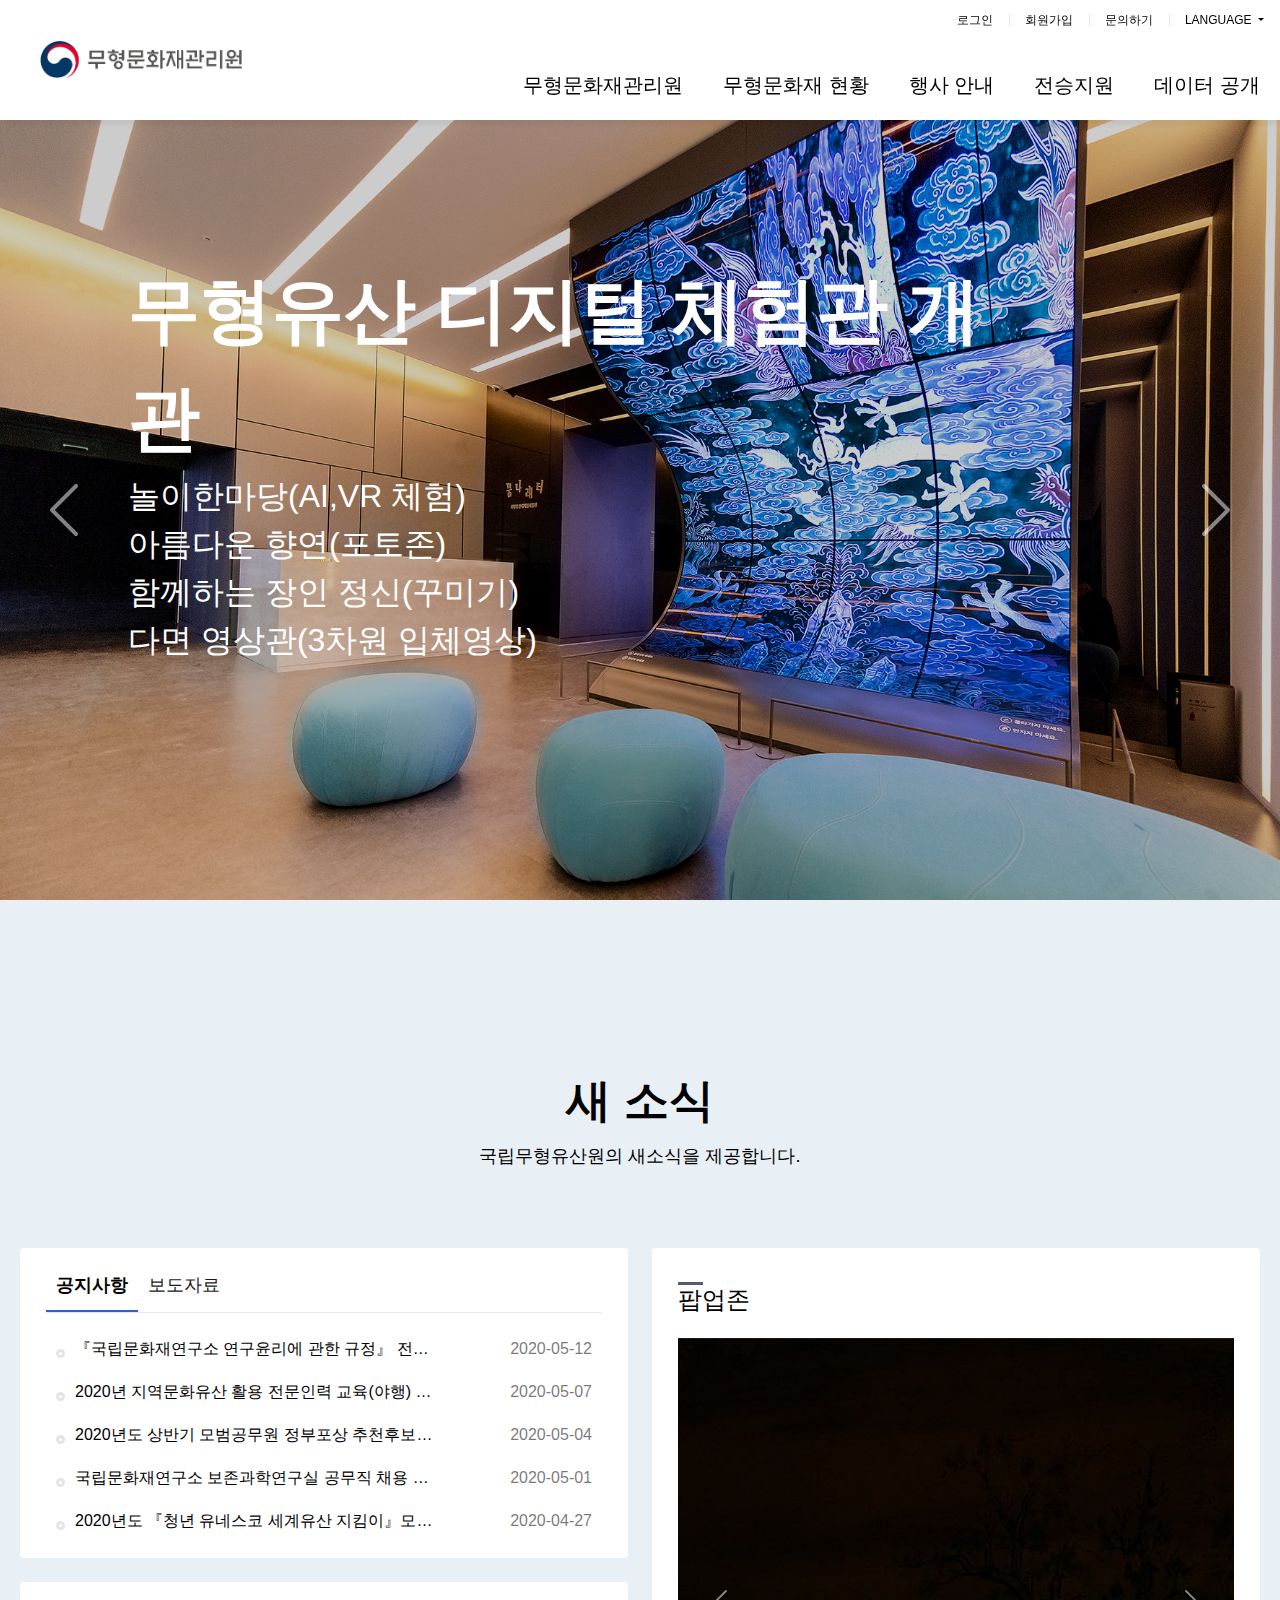
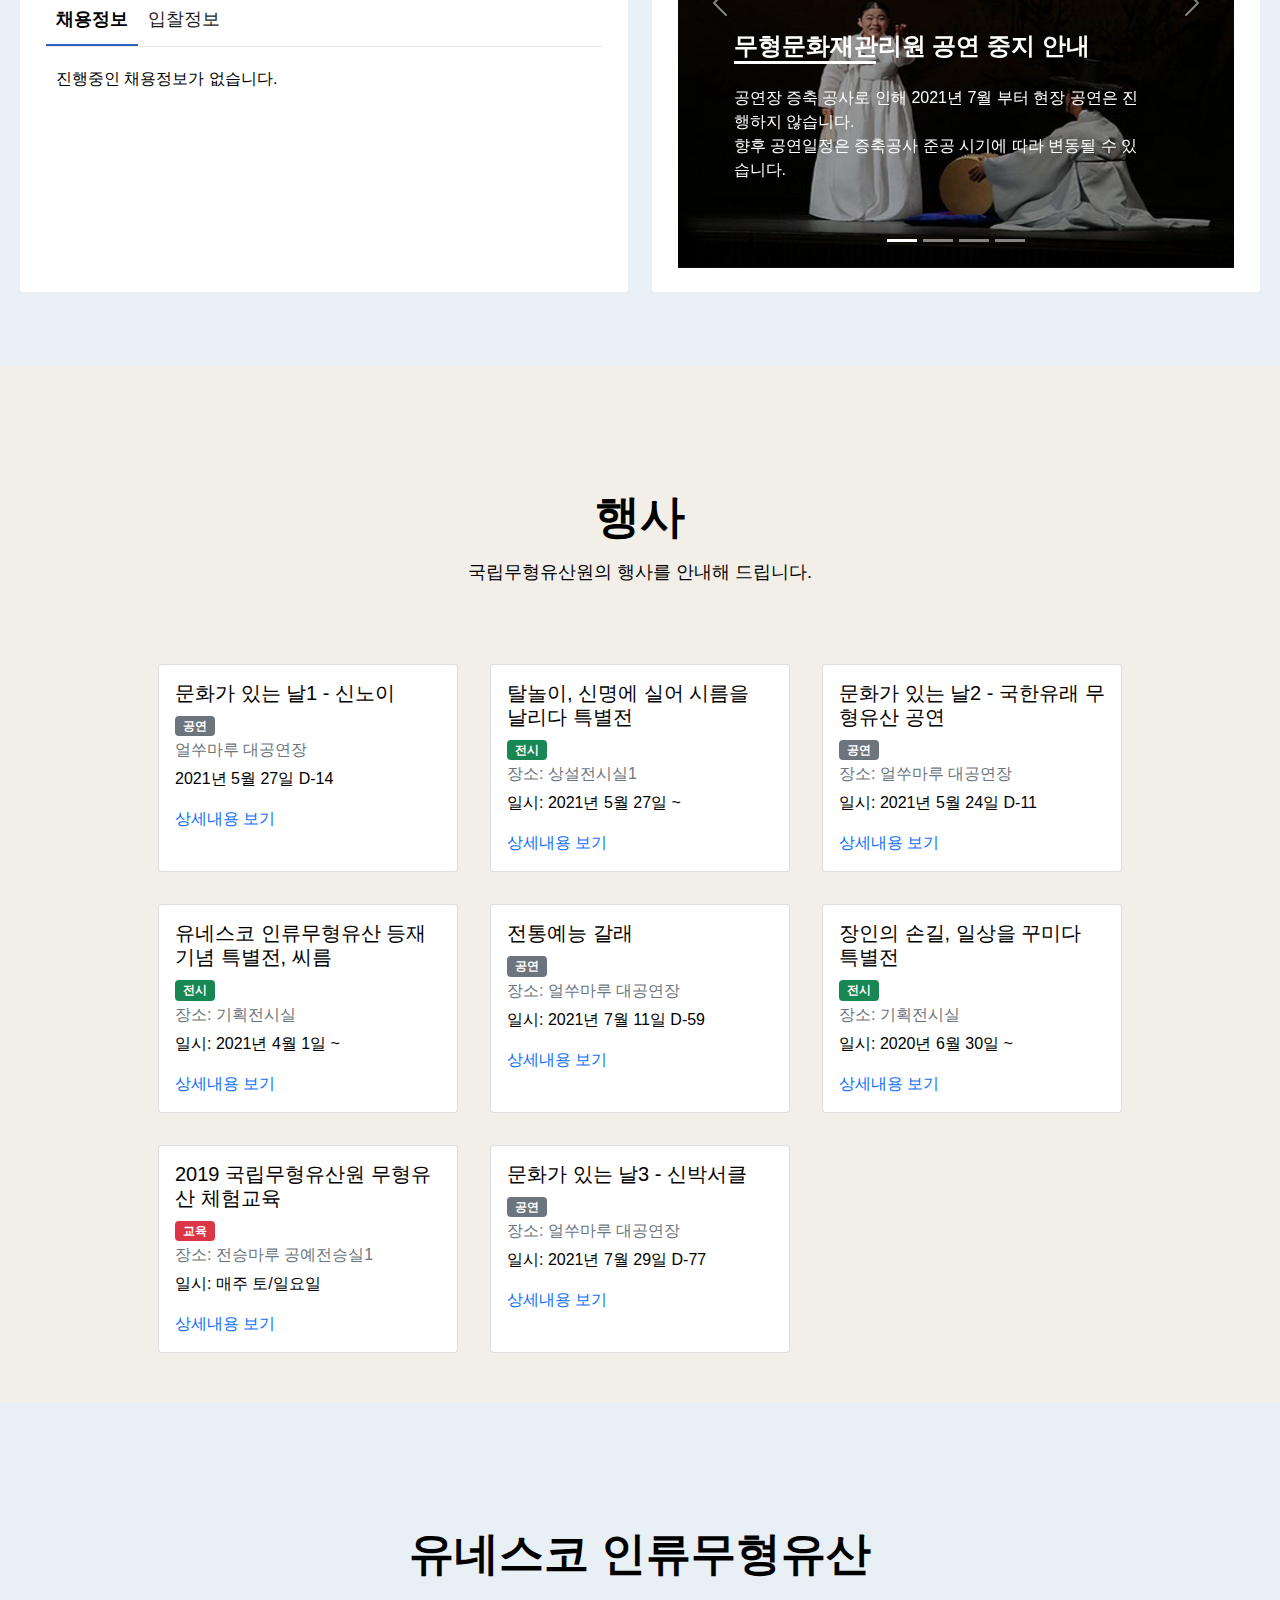
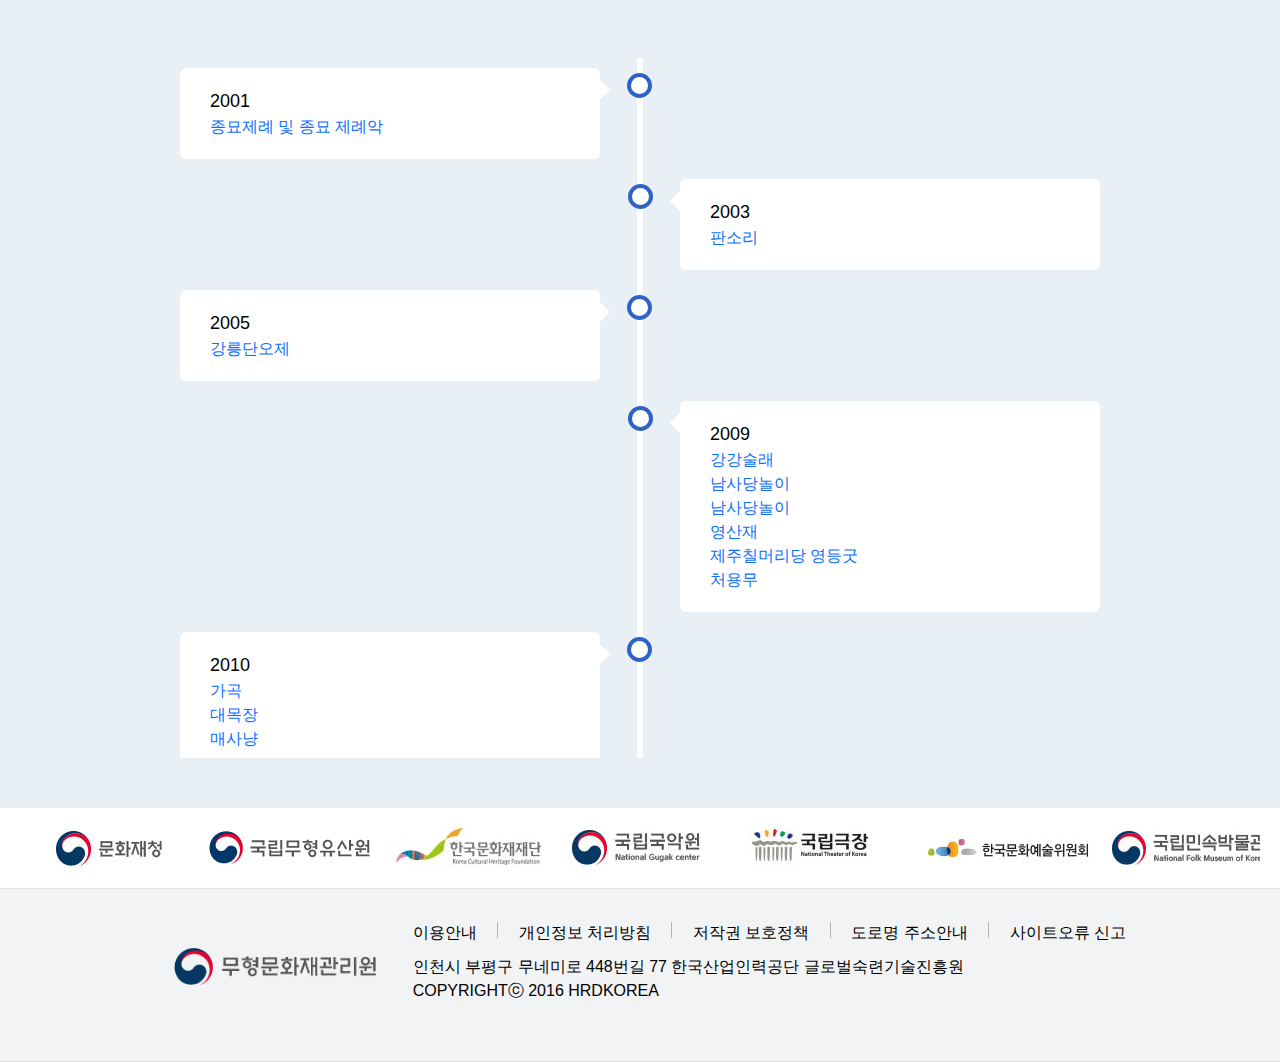
==== index.html @ 1884fb2d "A-Module" ====
<!DOCTYPE html>
<html lang="en">
    <head>
        <meta charset="UTF-8">
        <meta http-equiv="X-UA-Compatible" content="IE=edge">
        <meta name="viewport" content="width=device-width, initial-scale=1.0">
        <link href="/resource/assets/font-awesome/fontawesome-free-5.13.0-web/css/all.css" rel="stylesheet">
        <link href="/resource/assets/bootstrap/bootstrap-5.1.3-dist/css/bootstrap.min.css" rel="stylesheet">
        <link href="/resource/css/style.css" rel="stylesheet">
        <script src="/resource/assets/bootstrap/bootstrap-5.1.3-dist/js/bootstrap.bundle.min.js"></script>
        <title>무형문화재관리원 누리집에 오신 것을 환영합니다. | 무형문화재관리원</title>
    </head>
    <body>
        <!-- 헤더 영역 -->
        <header id="header">
            <div class="inner">
                <a href="/" class="logo">
                    <img
                        src="./resource/img/logo/무형문화재관리원_국_좌우.png"
                        alt="무형문화재관리원 로고"
                        title="메인으로 이동">
                </a>
                <div class="menu-container">
                    <!-- 유틸리티 메뉴 -->
                    <div class="sub-menu">
                        <ul class="menu">
                            <li>
                                <a href="/signin">로그인</a>
                            </li>
                            <li>
                                <a href="javascript:void(0);">회원가입</a>
                            </li>
                            <li>
                                <a href="javascript:void(0);">문의하기</a>
                            </li>
                            <li>
                                <!-- 언어 선택 -->
                                <div class="dropdown">
                                    <a
                                        class="dropdown-toggle"
                                        href="javascript:void(0);"
                                        role="button"
                                        id="dropdownMenuLink"
                                        data-bs-toggle="dropdown"
                                        aria-expanded="false">
                                        LANGUAGE
                                    </a>

                                    <ul class="dropdown-menu" aria-labelledby="dropdownMenuLink">
                                        <li>
                                            <a class="dropdown-item" href="javascript:void(0);">한국어</a>
                                        </li>
                                        <li>
                                            <a class="dropdown-item" href="javascript:void(0);">English</a>
                                        </li>
                                        <li>
                                            <a class="dropdown-item" href="javascript:void(0);">中文(简体)</a>
                                        </li>
                                        <li>
                                            <a class="dropdown-item" href="javascript:void(0);">日本語</a>
                                        </li>
                                    </ul>
                                </div>
                            </li>
                        </ul>
                    </div>
                    <ul class="main-menu">
                        <li class="item">
                            <div class="item__name"><a href="javascript:void(0);">무형문화재관리원</a></div>
                            <div class="item__contents">
                                <div class="contents__menu">
                                    <ul class="inner">
                                        <li>
                                            <a href="javascript:void(0);">소개</a>
                                        </li>
                                        <li>
                                            <a href="javascript:void(0);">일반현황</a>
                                            <ul>
                                                <li><a href="javascript:void(0);">설립목적</a></li>
                                                <li><a href="javascript:void(0);">연혁</a></li>
                                                <li><a href="javascript:void(0);">역할</a></li>
                                            </ul>
                                        </li>
                                        <li>
                                            <a href="javascript:void(0);">주요업무계획</a>
                                        </li>
                                        <li>
                                            <a href="javascript:void(0);">조직 및 구성</a>
                                        </li>
                                        <li>
                                            <a href="javascript:void(0);">전화번호</a>
                                        </li>
                                    </ul>
                                </div>
                            </div>
                        </li>
                        <li class="item">
                            <div class="item__name"><a href="/sub1.html">무형문화재 현황</a></div>
                            <div class="item__contents">
                                <div class="contents__menu">
                                    <ul class="inner">
                                        <li>
                                            <a href="/sub1.html">무형문화재 현황</a>
                                            <ul>
                                                <li><a href="/sub1.html">전체 현황</a></li>
                                                <li><a href="javacript:void(0);">전통 공연·예술</a></li>
                                                <li><a href="javacript:void(0);">전통기술</a></li>
                                                <li><a href="javacript:void(0);">전통지식</a></li>
                                                <li><a href="javacript:void(0);">구전 전통 및 표현</a></li>
                                                <li><a href="javacript:void(0);">전통 생활관습</a></li>
                                                <li><a href="javacript:void(0);">의례·의식</a></li>
                                                <li><a href="javacript:void(0);">전통 놀이·무예</a></li>
                                            </ul>
                                        </li>
                                    </ul>
                                </div>
                            </div>
                        </li>
                        <li class="item">
                            <div class="item__name"><a href="/sub2.html">행사 안내</a></div>
                            <div class="item__contents">
                                <div class="contents__menu">
                                    <ul class="inner">
                                        <li>
                                            <a href="/sub2.html">공연</a>
                                            <ul>
                                                <li><a href="/sub2.html">월간 공연 일정</a></li>
                                                <li><a href="javacript:void(0);">년간 공연 일정</a></li>
                                            </ul>
                                        </li>
                                        <li>
                                            <a href="javacript:void(0);">전시</a>
                                            <ul>
                                                <li><a href="javacript:void(0);">관람 안내</a></li>
                                                <li><a href="javacript:void(0);">전시실</a></li>
                                                <li><a href="javacript:void(0);">디지털 체험관</a></li>
                                                <li><a href="javacript:void(0);">기획 전시실</a></li>
                                            </ul>
                                        </li>
                                        <li>
                                            <a href="javacript:void(0);">교육</a>
                                            <ul>
                                                <li><a href="javacript:void(0);">전문 교육</a></li>
                                                <li><a href="javacript:void(0);">사회 교육</a></li>
                                                <li><a href="javacript:void(0);">연간 교육일정</a></li>
                                            </ul>
                                        </li>
                                    </ul>
                                </div>
                            </div>
                        </li>
                        <li class="item">
                            <div class="item__name"><a href="javacript:void(0);">전승지원</a></div>
                            <div class="item__contents">
                                <div class="contents__menu">
                                    <ul class="inner">
                                        <li>
                                            <a href="javacript:void(0);">공방</a>
                                        </li>
                                        <li>
                                            <a href="javacript:void(0);">공예품 갤러리</a>
                                        </li>
                                        <li>
                                            <a href="javacript:void(0);">전수교육관 현황</a>
                                        </li>
                                    </ul>
                                </div>
                            </div>
                        </li>
                        <li class="item">
                            <div class="item__name"><a href="javacript:void(0);">데이터 공개</a></div>
                            <div class="item__contents">
                                <div class="contents__menu">
                                    <ul class="inner">
                                        <li>
                                            <a href="javacript:void(0);">무형문화재 현황</a>
                                        </li>
                                        <li>
                                            <a href="javacript:void(0);">월간/년간 공연현황</a>
                                        </li>
                                        <li>
                                            <a href="javacript:void(0);">공방/공예품/전수교육관 사진 자료</a>
                                        </li>
                                    </ul>
                                </div>
                            </div>
                        </li>
                    </ul>
                </div>
                <input type="checkbox" id="drawer-toggle" name="drawer-toggle"/>
                <label for="drawer-toggle" class="drawer-label"></label>
            </div>
        </header>
        <!-- 메인 영역 -->
        <div id="main">
            <!-- 비주얼 영역 -->
            <section id="visual">
                <div
                    id="carouselExampleFade"
                    class="carousel slide carousel-fade"
                    data-bs-ride="carousel">
                    <div class="carousel-inner">
                        <div class="carousel-item active" data-bs-interval="2000">
                            <img
                                src="./resource/img/visual/02.01.무형유산 디지털 체험관.jpg"
                                class="d-block w-100"
                                alt="무형유산 디지털 체험관 개관"
                                title="무형유산 디지털 체험관 개관">
                            <div class="carousel-caption d-none d-md-block">
                                <span>무형유산 디지털 체험관 개관</span>
                                <p>놀이한마당(AI,VR 체험)<br>아름다운 향연(포토존)<br>함께하는 장인 정신(꾸미기)<br>다면 영상관(3차원 입체영상)</p>
                            </div>
                        </div>
                        <div class="carousel-item" data-bs-interval="2000">
                            <img
                                src="./resource/img/visual/02.02.씨름.jpg"
                                class="d-block w-100"
                                alt="씨름, 분단을 넘어 세계를 잇다!"
                                title="씨름, 분단을 넘어 세계를 잇다!">
                            <div class="carousel-caption d-none d-md-block">
                                <span>씨름, 분단을 넘어 세계를 잇다!</span>
                                <p>유네스코 인류무형유산 등재 기념 특별전</p>
                            </div>
                        </div>
                        <div class="carousel-item" data-bs-interval="2000">
                            <img
                                src="./resource/img/visual/02.01.무형유산 디지털 체험관.jpg"
                                class="d-block w-100"
                                alt="무형유산 유튜브 영상 공모전"
                                title="무형유산 유튜브 영상 공모전">
                            <div class="carousel-caption d-none d-md-block">
                                <span>무형유산 유튜브 영상 공모전</span>
                                <p>본선 진출작 발표<br>본선 작품 상영 및 시상식 : 4월 30일(일) 무형문화재관리원</p>
                            </div>
                        </div>
                    </div>
                    <button
                        class="carousel-control-prev"
                        type="button"
                        data-bs-target="#carouselExampleFade"
                        data-bs-slide="prev">
                        <span class="carousel-control-prev-icon" aria-hidden="true"></span>
                        <span class="visually-hidden">Previous</span>
                    </button>
                    <button
                        class="carousel-control-next"
                        type="button"
                        data-bs-target="#carouselExampleFade"
                        data-bs-slide="next">
                        <span class="carousel-control-next-icon" aria-hidden="true"></span>
                        <span class="visually-hidden">Next</span>
                    </button>
                </div>
            </section>
            <!-- 새 소식 영역 (팝업 포함) -->
            <section id="news">
                <div class="inner">
                    <div class="content-title">
                        <h3>새 소식</h3>
                        <p>국립무형유산원의 새소식을 제공합니다.</p>
                    </div>
                    <div class="layout">
                        <div>
                            <div class="news-box">
                                <ul class="select-list">
                                    <!-- 새 소식 영역 - 공지사항 -->
                                    <li class="select">
                                        <input type="radio" name="select-tab" id="notice" checked>
                                        <label for="notice">공지사항</label>
                                        <div class="select__contents">
                                            <ul class="contents__list">
                                                <li>
                                                    <a href="javascript:void(0);">
                                                        <span class="text">『국립문화재연구소 연구윤리에 관한 규정』 전부개정(안) 행정예고</span>
                                                        <span class="date">2020-05-12</span>
                                                    </a>
                                                </li>
                                                <li>
                                                    <a href="javascript:void(0);">
                                                        <span class="text">2020년 지역문화유산 활용 전문인력 교육(야행) 안내</span>
                                                        <span class="date">2020-05-07</span>
                                                    </a>
                                                </li>
                                                <li>
                                                    <a href="javascript:void(0);">
                                                        <span class="text">2020년도 상반기 모범공무원 정부포상 추천후보자 공개검증 안내</span>
                                                        <span class="date">2020-05-04</span>
                                                    </a>
                                                </li>
                                                <li>
                                                    <a href="javascript:void(0);">
                                                        <span class="text">국립문화재연구소 보존과학연구실 공무직 채용 공고</span>
                                                        <span class="date">2020-05-01</span>
                                                    </a>
                                                </li>
                                                <li>
                                                    <a href="javascript:void(0);">
                                                        <span class="text">2020년도 『청년 유네스코 세계유산 지킴이』모집 안내</span>
                                                        <span class="date">2020-04-27</span>
                                                    </a>
                                                </li>
                                            </ul>
                                        </div>
                                    </li>
                                    <!-- 새 소식 영역 - 보도자료 -->
                                    <li class="select">
                                        <input type="radio" name="select-tab" id="report">
                                        <label for="report">보도자료</label>
                                        <div class="select__contents">
                                            <ul class="contents__list">
                                                <li>
                                                    <a href="javascript:void(0);">
                                                        <span class="text">국립무형유산원, 제2 상설전시실 재개관과 무형유산 디지털 체험관 개관</span>
                                                        <span class="date">2020-05-06</span>
                                                    </a>
                                                </li>
                                                <li>
                                                    <a href="javascript:void(0);">
                                                        <span class="text">문화재청 소관 실내관람시설 6일(수)부터 재개관</span>
                                                        <span class="date">2020-05-01</span>
                                                    </a>
                                                </li>
                                                <li>
                                                    <a href="javascript:void(0);">
                                                        <span class="text">‘씨름’특집 다큐멘터리, 제53회 휴스턴 국제영화제 금상 수상</span>
                                                        <span class="date">2020-04-28</span>
                                                    </a>
                                                </li>
                                                <li>
                                                    <a href="javascript:void(0);">
                                                        <span class="text">국립고궁박물관·궁능 실내 관람시설 등 휴관 추가 연장</span>
                                                        <span class="date">2020-04-23</span>
                                                    </a>
                                                </li>
                                                <li>
                                                    <a href="javascript:void(0);">
                                                        <span class="text">문화재청, 궁중문화축전ㆍ종묘대제 하반기 개최</span>
                                                        <span class="date">2020-04-13</span>
                                                    </a>
                                                </li>
                                            </ul>
                                        </div>
                                    </li>
                                </ul>
                            </div>
                            <div class="news-box">
                                <ul class="select-list">
                                    <!-- 새 소식 영역 - 채용정보 -->
                                    <li class="select">
                                        <input type="radio" name="select-tab2" id="job" checked>
                                        <label for="job">채용정보</label>
                                        <div class="select__contents">
                                            <ul class="contents__list">
                                                <li>
                                                    진행중인 채용정보가 없습니다.
                                                </li>
                                            </ul>
                                        </div>
                                    </li>
                                    <!-- 새 소식 영역 - 입찰정보 -->
                                    <li class="select">
                                        <input type="radio" name="select-tab2" id="bid">
                                        <label for="bid">입찰정보</label>
                                        <div class="select__contents">
                                            <ul class="contents__list">
                                                <li>
                                                    <a href="javascript:void(0);">
                                                        <span class="text">
                                                            <span class="badge bg-primary">용역</span>
                                                            전통무용 분야 종목의 국가무형문화재 지정을 위한 기초조사 연구용역
                                                        </span>
                                                        <span class="date">2020-05-01</span>
                                                    </a>
                                                </li>
                                                <li>
                                                    <a href="javascript:void(0);">
                                                        <span class="text">
                                                            <span class="badge bg-primary">물품구매</span>
                                                            무형문화재관리원 전산실 스토리지 용량 증설 관련 물품구매
                                                        </span>
                                                        <span class="date">2020-04-30</span>
                                                    </a>
                                                </li>
                                                <li>
                                                    <a href="javascript:void(0);">
                                                        <span class="text">
                                                            <span class="badge bg-primary">공사</span>
                                                            무형문화재관리원 주차장 증측 공사
                                                        </span>
                                                        <span class="date">2020-04-21</span>
                                                    </a>
                                                </li>
                                                <li>
                                                    <a href="javascript:void(0);">
                                                        
                                                        <span class="text">
                                                            <span class="badge bg-primary">용역</span>
                                                            2020년 전수교육관 활성화 사업 모니터링 용역
                                                        </span>
                                                        <span class="date">2020-04-20</span>
                                                    </a>
                                                </li>
                                                <li>
                                                    <a href="javascript:void(0);">
                                                        
                                                        <span class="text">
                                                            <span class="badge bg-primary">용역</span>
                                                            세계유산 영향평가 도입방안 연구
                                                        </span>
                                                        <span class="date">2020-04-27</span>
                                                    </a>
                                                </li>
                                            </ul>
                                        </div>
                                    </li>
                                </ul>
                            </div>
                        </div>
                        <!-- 팝업 영역 -->
                        <div class="popup">
                            <div class="popup-title">팝업존</div>
                            <div id="carouselExampleIndicators" class="carousel slide" data-bs-ride="carousel">
                                <div class="carousel-indicators">
                                  <button type="button" data-bs-target="#carouselExampleIndicators" data-bs-slide-to="0" class="active" aria-current="true" aria-label="Slide 1"></button>
                                  <button type="button" data-bs-target="#carouselExampleIndicators" data-bs-slide-to="1" aria-label="Slide 2"></button>
                                  <button type="button" data-bs-target="#carouselExampleIndicators" data-bs-slide-to="2" aria-label="Slide 3"></button>
                                  <button type="button" data-bs-target="#carouselExampleIndicators" data-bs-slide-to="3" aria-label="Slide 4"></button>
                                </div>
                                <div class="carousel-inner" data-bs-interval="2000">
                                  <div class="carousel-item active">
                                    <div class="carousel-caption slide slide1">
                                        <span>무형문화재관리원 공연 중지 안내</span>
                                        <p>
                                            공연장 증축 공사로 인해 2021년 7월 부터 현장 공연은 진행하지 않습니다.<br>
                                            향후 공연일정은 증축공사 준공 시기에 따라 변동될 수 있습니다.
                                        </p>
                                    </div>
                                    <img src="/resource/img/popup/popup01.jpg" class="d-block w-100" alt="무형문화재관리원 공연 중지 안내" title="무형문화재관리원 공연 중지 안내">
                                  </div>
                                  <div class="carousel-item" data-bs-interval="2000">
                                    <div class="carousel-caption slide">
                                        <p>
                                            국민의 기대 그이상!<br>
                                            적극행정 울림<br>
                                            인사혁신처
                                        </p>
                                    </div>
                                    <img src="/resource/img/popup/popup02.jpg" class="d-block w-100">
                                  </div>
                                  <div class="carousel-item" data-bs-interval="2000">
                                    <div class="carousel-caption slide">
                                        <p>
                                            내 삶을 바꾸는 정책참여<br>
                                            정책참여플랫폼<br>
                                            국민생각함<br>
                                            국민권익위원회
                                        </p>
                                    </div>
                                    <img src="/resource/img/popup/popup03.jpg" class="d-block w-100">
                                  </div>
                                  <div class="carousel-item" data-bs-interval="2000">
                                    <div class="carousel-caption slide">
                                        <p>
                                            문화재를 지키는 또 하나의방법<br>
                                            문화재 훼손신소: 1661-9112<br>
                                            도난ㆍ도굴신고: 080-290-8000
                                        </p>
                                    </div>
                                    <img src="/resource/img/popup/popup04.jpg" class="d-block w-100">
                                  </div>
                                </div>
                                <button class="carousel-control-prev" type="button" data-bs-target="#carouselExampleIndicators" data-bs-slide="prev">
                                  <span class="carousel-control-prev-icon" aria-hidden="true"></span>
                                  <span class="visually-hidden">Previous</span>
                                </button>
                                <button class="carousel-control-next" type="button" data-bs-target="#carouselExampleIndicators" data-bs-slide="next">
                                  <span class="carousel-control-next-icon" aria-hidden="true"></span>
                                  <span class="visually-hidden">Next</span>
                                </button>
                            </div>
                        </div>
                    </div>
                </div>
            </section>
            <!-- 행사 영역 -->
            <section id="event">
                <div class="inner">
                    <div class="content-title">
                        <h3>행사</h3>
                        <p>국립무형유산원의 행사를 안내해 드립니다.</p>
                    </div>
                    <div class="layout">
                        <div class="card">
                            <div class="card-body">
                              <h5 class="card-title">문화가 있는 날1 - 신노이</h5>
                              <span class="badge bg-secondary mb-2">공연</span>
                              <h6 class="card-subtitle mb-2 text-muted">얼쑤마루 대공연장</h6>
                              <p class="card-text">2021년 5월 27일 D-14</p>
                              <a href="javascript:void(0);" class="card-link">상세내용 보기</a>
                            </div>
                        </div>
                        <div class="card">
                            <div class="card-body">
                              <h5 class="card-title">탈놀이, 신명에 실어 시름을 날리다 특별전</h5>
                              <span class="badge bg-success mb-2">전시</span>
                              <h6 class="card-subtitle mb-2 text-muted">장소: 상설전시실1</h6>
                              <p class="card-text">일시: 2021년 5월 27일 ~</p>
                              <a href="javascript:void(0);" class="card-link">상세내용 보기</a>
                            </div>
                        </div>
                        <div class="card">
                            <div class="card-body">
                              <h5 class="card-title">문화가 있는 날2 - 국한유래 무형유산 공연</h5>
                              <span class="badge bg-secondary mb-2">공연</span>
                              <h6 class="card-subtitle mb-2 text-muted">장소: 얼쑤마루 대공연장</h6>
                              <p class="card-text">일시: 2021년 5월 24일 D-11</p>
                              <a href="javascript:void(0);" class="card-link">상세내용 보기</a>
                            </div>
                        </div>
                        <div class="card">
                            <div class="card-body">
                              <h5 class="card-title">유네스코 인류무형유산 등재 기념 특별전, 씨름</h5>
                              <span class="badge bg-success mb-2">전시</span>
                              <h6 class="card-subtitle mb-2 text-muted">장소: 기획전시실</h6>
                              <p class="card-text">일시: 2021년 4월 1일 ~</p>
                              <a href="javascript:void(0);" class="card-link">상세내용 보기</a>
                            </div>
                        </div>
                        <div class="card">
                            <div class="card-body">
                              <h5 class="card-title">전통예능 갈래</h5>
                              <span class="badge bg-secondary mb-2">공연</span>
                              <h6 class="card-subtitle mb-2 text-muted">장소: 얼쑤마루 대공연장</h6>
                              <p class="card-text">일시: 2021년 7월 11일 D-59</p>
                              <a href="javascript:void(0);" class="card-link">상세내용 보기</a>
                            </div>
                        </div>
                        <div class="card">
                            <div class="card-body">
                              <h5 class="card-title">장인의 손길, 일상을 꾸미다 특별전</h5>
                              <span class="badge bg-success mb-2">전시</span>
                              <h6 class="card-subtitle mb-2 text-muted">장소: 기획전시실</h6>
                              <p class="card-text">일시: 2020년 6월 30일 ~</p>
                              <a href="javascript:void(0);" class="card-link">상세내용 보기</a>
                            </div>
                        </div>
                        <div class="card">
                            <div class="card-body">
                              <h5 class="card-title">2019 국립무형유산원 무형유산 체험교육</h5>
                              <span class="badge bg-danger mb-2">교육</span>
                              <h6 class="card-subtitle mb-2 text-muted">장소: 전승마루 공예전승실1</h6>
                              <p class="card-text">일시: 매주 토/일요일</p>
                              <a href="javascript:void(0);" class="card-link">상세내용 보기</a>
                            </div>
                        </div>
                        <div class="card">
                            <div class="card-body">
                              <h5 class="card-title">문화가 있는 날3 - 신박서클</h5>
                              <span class="badge bg-secondary mb-2">공연</span>
                              <h6 class="card-subtitle mb-2 text-muted">장소: 얼쑤마루 대공연장</h6>
                              <p class="card-text">일시: 2021년 7월 29일 D-77</p>
                              <a href="javascript:void(0);" class="card-link">상세내용 보기</a>
                            </div>
                        </div>
                    </div>
                </div>
            </section>
            <!-- 유네스코 인류무형유산(연도별 탭) 영역 -->
            <section id="timeline">
                <div class="inner">
                    <div class="content-title">
                        <h3>유네스코 인류무형유산</h3>
                    </div>
                    <div class="timeline-container">
                        <div class="timeline-wrapper">
                            <div class="timeline-box left">
                                <div class="content">
                                    <span>2001</span>
                                    <a href="">종묘제례 및 종묘 제례악</a>
                                </div>
                            </div>
                            <div class="timeline-box right">
                                <div class="content">
                                      <span>2003</span>
                                      <a href="">판소리</a>
                                </div>
                            </div>
                            <div class="timeline-box left">
                                  <div class="content">
                                    <span>2005</span>
                                    <a href="">강릉단오제</a>
                                  </div>
                            </div>
                            <div class="timeline-box right">
                                  <div class="content">
                                    <span>2009</span>
                                    <a href="">강강술래</a>
                                    <a href="">남사당놀이</a>
                                    <a href="">남사당놀이</a>
                                    <a href="">영산재</a>
                                    <a href="">제주칠머리당 영등굿</a>
                                    <a href="">처용무</a>
                                  </div>
                            </div>
                            <div class="timeline-box left">
                                  <div class="content">
                                      <span>2010</span>
                                      <a href="">가곡</a>
                                      <a href="">대목장</a>
                                      <a href="">매사냥</a>
                                  </div>
                            </div>
                            <div class="timeline-box right">
                                  <div class="content">
                                      <span>2011</span>
                                      <a href="">줄타기</a>
                                      <a href="">택견</a>
                                      <a href="">한산모시짜기</a>
                                  </div>
                            </div>
                            <div class="timeline-box left">
                                  <div class="content">
                                    <span>2012</span>
                                    <a href="">아리랑</a>
                                  </div>
                            </div>
                            <div class="timeline-box right">
                                  <div class="content">
                                    <span>2013</span>
                                    <a href="">김장문화</a>
                                  </div>
                            </div>
                            <div class="timeline-box left">
                                  <div class="content">
                                    <span>2014</span>
                                    <a href="">농악</a>
                                  </div>
                            </div>
                            <div class="timeline-box right">
                                  <div class="content">
                                    <span>2015</span>
                                    <a href="">줄다리기</a>
                                  </div>
                            </div>
                            <div class="timeline-box left">
                                  <div class="content">
                                    <span>2016</span>
                                    <a href="">제주해녀문화</a>
                                  </div>
                            </div>
                            <div class="timeline-box right">
                                  <div class="content">
                                    <span>2018</span>
                                    <a href="">씨름</a>
                                  </div>
                            </div>
                        </div>
                    </div>
                </div>
            </section>
            <!-- 배너 영역 -->
            <div id="banner">
                <div class="inner">
                    <div class="banner-box">
                        <div class="banner-list">
                            <a href="https://www.cha.go.kr/" target="_blank"><img src="./resource/img/07.01.문화재청.png" alt="문화재청" title="문화재청 사이트로 이동(새창)"></a>
                            <a href="https://www.nihc.go.kr/" target="_blank"><img src="./resource/img/07.02.국립무형유산원.png" alt="국립무형유산원" title="국립무형유산원 사이트로 이동(새창)"></a>
                            <a href="http://www.chf.or.kr/" target="_blank"><img src="./resource/img/07.03.한국문화재재단.png" alt="한국문화재재단" title="한국문화재재단 사이트로 이동(새창)"></a>
                            <a href="http://www.gugak.go.kr/" target="_blank"><img src="./resource/img/07.04.국립국악원.png" alt="국립국악원" title="국립국악원 사이트로 이동(새창)"></a>
                            <a href="https://www.ntok.go.kr/" target="_blank"><img src="./resource/img/07.05.국립극장.png" alt="국립극장" title="국립극장 사이트로 이동(새창)"></a>
                            <a href="https://www.arko.or.kr/" target="_blank"><img src="./resource/img/07.06.한국문화예술위원회.png" alt="한국문화예술위원회" title="한국문화예술위원회 사이트로 이동(새창)"></a>
                            <a href="http://www.nfm.go.kr/" target="_blank"><img src="./resource/img/07.07.국립민속박물관.png" alt="국립민속박물관" title="국립민속박물관 사이트로 이동(새창)"></a>
                            <a href="https://www.ichcap.org/" target="_blank"><img src="./resource/img/07.08.유네스코아태무형유산센터.png" alt="유네스코아태무형유산센터" title="유네스코아태무형유산센터 사이트로 이동(새창)"></a>
                            <a href="http://www.koreamusic.org/" target="_blank"><img src="./resource/img/07.09.한국전통소리문화.png" alt="한국전통소리문화" title="한국전통소리문화 사이트로 이동(새창)"></a>
                            <a href="https://www.unesco.or.kr/" target="_blank"><img src="./resource/img/07.10.유네스코한국위원회.png" alt="유네스코한국위원회" title="유네스코한국위원회"></a>
                        </div>
                    </div>
                </div>
            </div>
        </div>
        <!-- 푸터 영역 -->
        <footer id="footer">
            <div class="inner">
                <img src="./resource/img/logo/무형문화재관리원_국_좌우.png" alt="무형문화재관리원" title="무형문화재관리원 로고">
                <div class="footer-txt">
                    <div class="footer-link">
                        <a href="">이용안내</a>
                        <div class="vr"></div>
                        <a href="">개인정보 처리방침</a>
                        <div class="vr"></div>
                        <a href="">저작권 보호정책</a>
                        <div class="vr"></div>
                        <a href="">도로명 주소안내</a>
                        <div class="vr"></div>
                        <a href="">사이트오류 신고</a>
                    </div>
                    <address>
                        인천시 부평구 무네미로 448번길 77 한국산업인력공단 글로벌숙련기술진흥원
                        <br>
                        COPYRIGHTⓒ 2016 HRDKOREA
                    </address>
                </div>
            </div>
        </footer>
    </body>
</html>
---- resource/css/style.css ----
/* 기본세팅 */
@font-face {
    font-family: "Noto Sans KR";
    font-style: normal;
    font-weight: 300;
    src: url("../assets/fonts/NotoSansCJKkr-hinted/NotoSansCJKkr-Regular.otf") format("opentype");
}
html {
    height: 100vh;
    scroll-snap-type: y proximity;
    scroll-padding-top: 120px;
    overflow-y: scroll;
}
body {
    color: #000;
    font-family: "Noto Sans KR", sans-serif;
    background-color: #E8EFF5;
}
div, ::after, ::before {
    box-sizing: border-box;
}
li,ol,ul {
    list-style: none;
    padding: 0;
    margin: 0;
}
img {
    display: block;
}
a {
    text-decoration: none;
}
label {
    cursor: pointer;
}
#visual,#news,#event,#timeline {
    scroll-snap-align: start;
    min-height: calc(100vh - 120px);
    width: 100%;
    padding-bottom: 50px;
}
.inner {
    max-width: 1300px;
    margin: 0 auto;
    padding: 0 20px;
}


/* 언어 선택 영역 */
.dropdown-menu {
    text-align: center;
}



/* 헤더 영역 */
#header {
    position: sticky;
    width: 100%;
    background-color: #fff;
    top: 0;
    box-shadow: 5px 5px 4px rgb(0 0 0 / 5%);
    z-index: 10;
}
#header > .inner {
    height: 120px;
    display: flex;
    justify-content: space-between;
    padding: 0;
}
#header .logo {
    align-self: center;
    padding-left: 20px;
}
#header .logo img {
    height: 50px;
}
#header .menu-container {
    display: flex;
    flex-direction: column;
    justify-content: space-between;
    align-items: flex-end;
}
#header input {
    display: none;
}
#header .drawer-label {
    height:50px;
    width: 50px;
    display: none;
    align-self: center;
    position: relative;
    margin-right: 20px;
    z-index: 1; 
}
#header .drawer-label::before {
    content: ''; 
    display: block;
    position: absolute;
    height: 2px;
    width: 24px;
    background: #8d8d8d;
    left: 13px;
    top: 18px;
    box-shadow: 0 6px 0 #8d8d8d, 0 12px 0 #8d8d8d;
}
#drawer { 
    position: fixed; 
    top: 0; 
    left:-300px; 
    height: 100%; 
    width: 300px; 
    background: #2f2f2f; 
    overflow-x: hidden; 
    overflow-y: scroll; 
    padding: 20px; 
    -webkit-overflow-scrolling: touch; 
}


/* 헤더 영역 - 유틸 및 언어 선택 */
#header .sub-menu {
    display: flex;
}
#header .sub-menu > .menu {
    display: flex;
}
#header .sub-menu > .menu li {
    position: relative;
}
#header .sub-menu > .menu li:first-child::before {
    display: none;
}
#header .sub-menu > .menu li::before {
    content: "";
    width: 1px;
    height: 12px;
    background-color: #e5e5e5;
    position: absolute;
    top: 0;
    bottom: 0;
    margin: auto;
}
#header .sub-menu > .menu li a {
    display: block;
    font-size: 12px;
    padding: 11px 16px;
    color: #000;
}
#header .sub-menu > .menu li a:hover {
    color: #2e63c5;
}
/* 헤더 영역 - 메뉴 네비게이션 */
#header .main-menu {
    z-index: 1;
    display: flex;
    color: #000;
}
#header .main-menu .item .item__name {
    padding: 10px 20px 20px;
    font-size: 20px;
    font-weight: 500;
    cursor: pointer;
}
#header .main-menu .item .item__name a {
    color: #000;
}
#header .main-menu .item .item__name a.current__page {
    color: #2e63c5;
}
#header .main-menu .item:hover .item__name a {
    color: #2e63c5;
}
#header .main-menu .item .item__contents {
    width: 100%;
    position: fixed;
    left: 0;
    display: none;
}
#header .main-menu .item:hover .item__contents {
    display: block;
    box-shadow: 80px 80px 64px 0 rgb(43 70 120 / 12%);
}
#header .main-menu .item .item__contents .contents__menu {
    border-top: 1px solid rgba(0,0,0,.11);
    background-color: #fff;
}
#header .main-menu .item .item__contents .contents__menu > ul {
    display: flex;
    padding: 20px 16px;
}
#header .main-menu .item .item__contents .contents__menu > ul > li {
    min-width: 220px;
    padding-left: 30px;
    border-left: 1px solid #d9d9d9;
}
#header .main-menu .item .item__contents .contents__menu > ul > li > a {
    color: #000;
    padding: 3px 0 12px;
    font-size: 20px;
}
#header .main-menu .item .item__contents .contents__menu > ul > li > a.current__page {
    color: #2e63c5;
}
#header .main-menu .item .item__contents .contents__menu > ul > li > a:hover {
    color: #2e63c5;
    cursor: pointer;
}
#header .main-menu .item .item__contents .contents__menu > ul > li ul li {
    color: #000;
    padding: 5px 0;
    font-size: 14px;
    cursor: pointer;
    list-style: circle;
}
#header .main-menu .item .item__contents .contents__menu > ul > li ul li a {
    color: #000;
}
#header .main-menu .item .item__contents .contents__menu > ul > li ul li .current__page {
    color: #2e63c5;
}
#header .main-menu .item .item__contents .contents__menu > ul > li ul li > a:hover {
    color: #2e63c5;
}



/* 푸터 영역 */
#footer {
    background-color: #f2f3f5;
    border-top: 1px solid #dfdfdf;;
    border-bottom: 1px solid #dfdfdf;
    padding: 32px 0 48px 0;
}
#footer .inner {
    display: flex;
    align-items: center;
    justify-content: center;
}
#footer img {
    height: 50px;
    margin-right: 32px;
}
#footer .vr {
    margin: 0 16px;
}
#footer .footer-txt {
    display: flex;
    flex-direction: column;
    align-items: flex-start;
}
#footer .footer-txt .footer-link a {
    color: #000;
}
#footer .footer-txt .footer-link a:hover {
    color: #2e63c5;
}
#footer address {
    margin: 10px 0;
}





/* 메인 페이지 */
#main .content-title {
    display: flex;
    flex-direction: column;
    align-items: center;
    padding: 10% 0 5%;
}
#main .content-title > h3 {
    font-size: 45px;
    font-weight: 700;
    margin-bottom: 15px;
}
#main .content-title > p {
    font-size: 18px;
}

/* 비주얼 영역 - 슬라이드쇼 */
#visual .carousel-item {
    height: calc(100vh - 120px);
}
#visual .carousel-item img {
    height: calc(100vh - 120px);
    object-fit: cover;
}
#visual .carousel-caption {
    bottom: 200px;
    padding-right: 100px;
    text-align: left;
    left: 10%;
}
#visual .carousel-caption span {
    font-size: 72px;
    font-weight: 700;
}
#visual .carousel-caption p {
    font-size: 32px;
    top: 32px;
}
#visual .carousel-control-next,
#visual .carousel-control-prev {
    width: 10%;
}
#visual .carousel-control-next-icon,
#visual .carousel-control-prev-icon {
    width: 64px;
    height: 64px;
}


/* 새 소식 영역 */
#news .layout {
    display: grid;
    grid-template-columns: repeat(2, 1fr );
    column-gap: 24px;
    row-gap: 24px;
}
#news .news-box {
    height: 310px;
    padding: 24px 26px;
    background-color: #fff;
    border-radius: 4px;
    margin-bottom: 24px;
}
#news .news-box > .select-list {
    display: flex;
    position: relative;
}
#news .news-box > .select-list::after {
    content: "";
    display: block;
    position: absolute;
    left: 0;
    bottom: 0;
    width: 100%;
    height: 1px;
    background-color: #e6e6e6;
}
#news .news-box > .select-list > .select > input {
    display: none;
}
#news .news-box > .select-list > .select > label {
    display: inline-block;
    position: relative;
    padding: 0 10px 14px;
    color: #1a1a1a;
    font-weight: 300;
    font-size: 18px;
}
#news .news-box > .select-list > .select > input:checked + label {
    color: #000;
    font-weight: 700;
}
#news .news-box > .select-list > .select > label:hover::after,
#news .news-box > .select-list > .select > input:checked + label::after {
    content: "";
    display: block;
    position: absolute;
    left: 0;
    bottom: 0;
    width: 100%;
    height: 3px;
    background-color: #2e63c5;
    transition: left .3s ease, width .3s ease;
}
#news .news-box > .select-list > .select > input:checked ~ .select__contents {
    position: absolute;
    left: 0;
    display: block;
}
#news .news-box > .select-list .select__contents {
    display: none;
    width: 100%;
}
#news .news-box > .select-list .select__contents > .contents__list {
    padding: 20px 10px;
}
#news .news-box > .select-list .select__contents > .contents__list > li {
    min-width: 200px;
}
#news .news-box > .select-list .select__contents > .contents__list > li > a {
    display: block;
    position: relative;
    line-height: 32px;
    padding: 0 90px 0 19px;
}
#news .news-box > .select-list .select__contents > .contents__list > li > a::before {
    content: "";
    display: block;
    position: absolute;
    left: 0;
    top: calc(50% - 6px);
    width: 9px;
    height: 9px;
    border: 3px solid #E4E4E4;
    border-radius: 50%;
}
#news .news-box > .select-list .select__contents > .contents__list > li .text {
    text-overflow: ellipsis;
    white-space: nowrap;
    overflow: hidden;
    display: inline-block;
    max-width: 90%;
    padding-right: 24px;
    color: #000;
}
#news .news-box > .select-list .select__contents > .contents__list > li > a:hover > .text {
    text-decoration: underline;
}
#news .news-box > .select-list .select__contents > .contents__list > li > a > .date {
    position: absolute;
    right: 0;
    top: 0;
    bottom: 0;
    color: rgba(26,26,26,.6);
}
#news .popup {
    max-height: 644px;
    padding: 24px 26px;
    background-color: #fff;
    border-radius: 4px;
}
#news .popup > .popup-title {
    position: relative;
    font-size: 24px;
    font-weight: 500;
    margin: 10px 0 20px;
}
#news .popup > .popup-title::before {
    content: "";
    position: absolute;
    width: 25px;
    height: 3px;
    background-color: #535a75;
}
#news .popup > .popup-slide {
    width: 100%;
    height: 100%;
}
#news .popup .carousel-item::before {
    content: "";
    display: block;
    position: absolute;
    top: 0;
    left: 0;
    bottom: 0;
    right: 0;
    background-color: #000;
    opacity: .4;
}
#news .popup .carousel-item > img {
    max-height: 530px;
}
#news .popup .carousel-item > .carousel-caption.slide {
    left: 10%;
    bottom: 50px;
    text-align: left;
}
#news .popup .carousel-item > .carousel-caption.slide > span {
    position: relative;
    font-size: 24px;
    font-weight: 700;
    margin-bottom: 20px;
}
#news .popup .carousel-item > .carousel-caption.slide > span::after {
    content: "";
    position: absolute;
    left: 0;
    bottom: -5px;
    width: 40%;
    height: 3px;
    background-color: #fff;
}
#news .popup .carousel-item > .carousel-caption.slide > p {
    font-size: 22px;
    margin-top: 22px;
}
#news .popup .carousel-item > .carousel-caption.slide1 > p {
    font-size: 16px;
    margin-top: 22px;
}


/* 행사 영역 */
#event {
    background-color: #F2EFE8;
}
#event .layout {
    display: grid;
    grid-template-columns: repeat(3, 300px);
    column-gap: 32px;
    row-gap: 32px;
    justify-items: center;
    justify-content: center;
}
#event .card {
    width: 100%;
}
#event .card:hover {
    transition: transform .3s;
    transform: scale(1.1);
}


/* 연도별 탭 영역 */
#timeline .timeline-container {
    height: 700px;
    overflow-y: scroll;
    max-width: 1000px;
    margin: 0 auto;
}
#timeline .timeline-container::-webkit-scrollbar { width: 6px; }
#timeline .timeline-container::-webkit-scrollbar-track { background-color:transparent; }
#timeline .timeline-container::-webkit-scrollbar-thumb { border-radius: 3px; background-color: rgba(190, 190, 190, 0.4); }
#timeline .timeline-container::-webkit-scrollbar-thumb:hover { background: rgba(190, 190, 190, 0.7); }
#timeline .timeline-container::-webkit-scrollbar-thumb:active { background: rgb(190, 190, 190); }
#timeline .timeline-container::-webkit-scrollbar-button { display: none; }
#timeline .timeline-wrapper {
    position: relative;
}
#timeline .timeline-wrapper::after {
    content: '';
    position: absolute;
    width: 6px;
    background-color: white;
    top: 0;
    bottom: 0;
    left: 50%;
    margin-left: -3px;
    border-radius: 3px;
  }
#timeline .timeline-box {
    padding: 10px 40px;
    position: relative;
    background-color: inherit;
    width: 50%;
}
#timeline .timeline-box::after {
    content: '';
    position: absolute;
    width: 25px;
    height: 25px;
    right: -12px;
    background-color: white;
    border: 4px solid #2e63c5;
    top: 15px;
    border-radius: 50%;
    z-index: 1;
}
#timeline .left {
    left: 0;
}
#timeline .right {
    left: 50%;
}
#timeline .left::before {
    content: " ";
    height: 0;
    position: absolute;
    top: 22px;
    width: 0;
    z-index: 1;
    right: 30px;
    border: medium solid white;
    border-width: 10px 0 10px 10px;
    border-color: transparent transparent transparent white;
}
#timeline .right::before {
    content: " ";
    height: 0;
    position: absolute;
    top: 22px;
    width: 0;
    z-index: 1;
    left: 30px;
    border: medium solid white;
    border-width: 10px 10px 10px 0;
    border-color: transparent white transparent transparent;
}
#timeline .right::after {
    left: -12px;
}
#timeline .content {
    padding: 20px 30px;
    background-color: white;
    position: relative;
    border-radius: 6px;
    display: flex;
    flex-direction: column;
}
#timeline .content > span {
    font-size: 18px;
}


/* 배너 영역 */
#banner {
    scroll-snap-align: start;
    width: 100%;
    height: auto;
    background-color: #fff;
}
#banner .banner-box {
    padding: 15px 0;
    overflow: hidden;
}
#banner .banner-box > .banner-list {
    display: flex;
    animation: slide 8s infinite;
    height: 50px;
    overflow: hidden;
}
@keyframes slide {
    0% {margin-left:0;}
    25% {margin-left:-100%;}
    50% {margin-left:-100%;}
    70% {margin-left:0;}
}





/* 서브페이지 공통 */
#location {
    background-color: #f2f3f5;
}
#location > .inner {
    padding: 0;
    height: 60px;
    display: flex;
}
#location .home {
    display: flex;
    justify-content: center;
    align-items: center;
    width: 60px;
    height: 60px;
    font-size: 18px;
    border-right: 1px solid #efefef;
    border-bottom: 1px solid #efefef;
    background-color: #fff;
    color: #6a6a6a;
}
#location .home:hover {
    color: #2e63c5;
}
#location .page-depth {
    width: 250px;
    z-index: 1;
}
#location .page-depth > input {
    display: none;
}
#location .page-depth label {
    border-right: 1px solid #efefef;
}
#location .page-depth a,
#location .page-depth label {
    display: flex;
    align-items: center;
    height: 60px;
    padding: 20px;
    color: #070707;
    background-color: #fff;
    border-bottom: 1px solid #efefef;
    position: relative;
}
#location .page-depth a:hover,
#location .page-depth label:hover {
    color: #2e63c5;
}
#location .page-depth a::after,
#location .page-depth label::after {
    content: "";
    width: 8px;
    height: 8px;
    border-top: 1px solid #000; 
    border-right: 1px solid #000;
    transform: rotate(45deg);
    position: absolute;
    right: 20px;
}
#location .page-depth > .depth-menu {
    display: none;
    border-right: 1px solid #efefef;
}
#location input:checked ~ .depth-menu {
    display: block;
}



#content {
    background-color: #fff;
    padding-bottom: 100px;
}
#content .sub-title {
    display: flex;
    justify-content: center;
}
#content .sub-title > h3 {
    font-size: 45px;
    font-weight: 400;
    margin: 72px 0 60px;
    text-align: center;
}
#content .content-wrapper {
    margin-top: 10px;
}
#content .content-wrapper > h4 {
    position: relative;
    margin-bottom: 20px;
    padding-bottom: 18px;
    border-bottom: 2px solid #535a75;
}
#content .content-wrapper > h4::before {
    position: absolute;
    content: "";
    width: 36px;
    height: 3px;
    top: -10px;
    background-color: #535a75;
}
#content .content-wrapper > .paging {
    display: flex;
    justify-content: center;
    margin-top: 40px;
}
#content .content-wrapper > .paging > a {
    display: flex;
    justify-content: center;
    align-items: center;
    width: 35px;
    height: 35px;
    color: #747474;
    border: 1px solid #dfdfdf;
    margin: 0 2px;
}
#content .content-wrapper > .paging > a.this {
    color: #000;
    border: 1px solid #282828;
}

/* 서브페이지 (sub1) */
#content .content-wrapper > .content-list > li {
    display: flex;
    border: 1px solid #d6d6d6;
    width: 100%;
    padding: 20px;
    margin-bottom: 10px;
}
#content .content-wrapper > .content-list .thumbnail {
    flex: 3;
    height: 200px;
}
#content .content-wrapper > .content-list .thumbnail > img {
    width: 100%;
    height: 100%;
    object-fit: contain;
}
#content .content-wrapper > .content-list .infobox {
    flex: 7;
    padding-left: 20px;
}
#content .content-wrapper > .content-list .infobox > ul {
    height: 100%;
    display: flex;
    flex-direction: column;
    justify-content: space-between;
}
#content .content-wrapper > .content-list .infobox > ul > li {
    padding: 5px 0;
}
#content .content-wrapper > .content-list > li:hover {
    background-color: #f2f2f2;
    transition: all .2s;
}
/* 서브페이지 (sub2) */
#content .content-wrapper > .this_date {
    display: flex;
    justify-content: space-around;
    padding: 14px 100px;
    width: 100%;
    border: 1px solid #ced4da;
    background-color: #f5f7fa;
    font-size: 20px;
}
#content .content-wrapper > .this_date > a {
    color: #000;
}
#content .content-wrapper > .calendar {
    margin-top: 20px;
    width: 100%;
}
#content .content-wrapper > .calendar > table {
    width: 100%;
}
#content .content-wrapper > .calendar > table .num {
    margin: 12px 12px 0 12px;
}
#content .content-wrapper > .calendar > table .not {
    color: #ccc;
}
#content .content-wrapper > .calendar > table .sun {
    color: #d20119;
}
#content .content-wrapper > .calendar > table .sat {
    color: #1a68de;
}
#content .content-wrapper > .calendar > table > thead > tr {
    border: 1px solid #ced4da;
}
#content .content-wrapper > .calendar > table > thead > tr > th {
    text-align: center;
    font-weight: normal;
    padding: 20px 0;
}
#content .content-wrapper > .calendar > table > tbody > tr {
    border-left: 1px solid #ced4da;
    border-bottom: 1px solid #ced4da;
}
#content .content-wrapper > .calendar > table > tbody > tr > td {
    text-align: right;
    vertical-align: top;
    width: 14.28571428571429%;
    height: 150px;
    border-right: 1px solid #ced4da;
}
#content .content-wrapper > .calendar > table > tbody > tr > td:hover {
    background-color: #f2f2f2;
}


@media screen and (max-width: 1024px) {
    #header .logo {
        padding: 0;
    }
    #header > .inner {
        height: 100px;
    }
    /* #header .menu-container {
        display: none;
    }
    #header .drawer-label {
        display: block;
    } */
    #footer .inner {
        flex-direction: column;
    }
    #footer img {
        margin: 0;
        margin-bottom: 20px;
    }
    #footer .footer-txt {
        align-items: center;
    }
    #news .layout {
        grid-template-columns: repeat(1, 1fr);
        row-gap: 0;
    }
    #event .layout {
        grid-template-columns: repeat(2, 1fr);
        column-gap: 16px;
        row-gap: 16px;
    }
    #news .news-box {
        padding: 20px;
    }
    #news .news-box > .select-list > .select > label {
        font-size: 16px;
    }
}
@media screen and (max-width: 768px) {
    #footer address {
        text-align: center;
    }
    #main .content-title > h3 {
        font-size: 32px;
    }
    #event .layout {
        grid-template-columns: repeat(1, 1fr);
        row-gap:16px;
    }
    #timeline .content {
        padding: 10px 15px;
    }
}
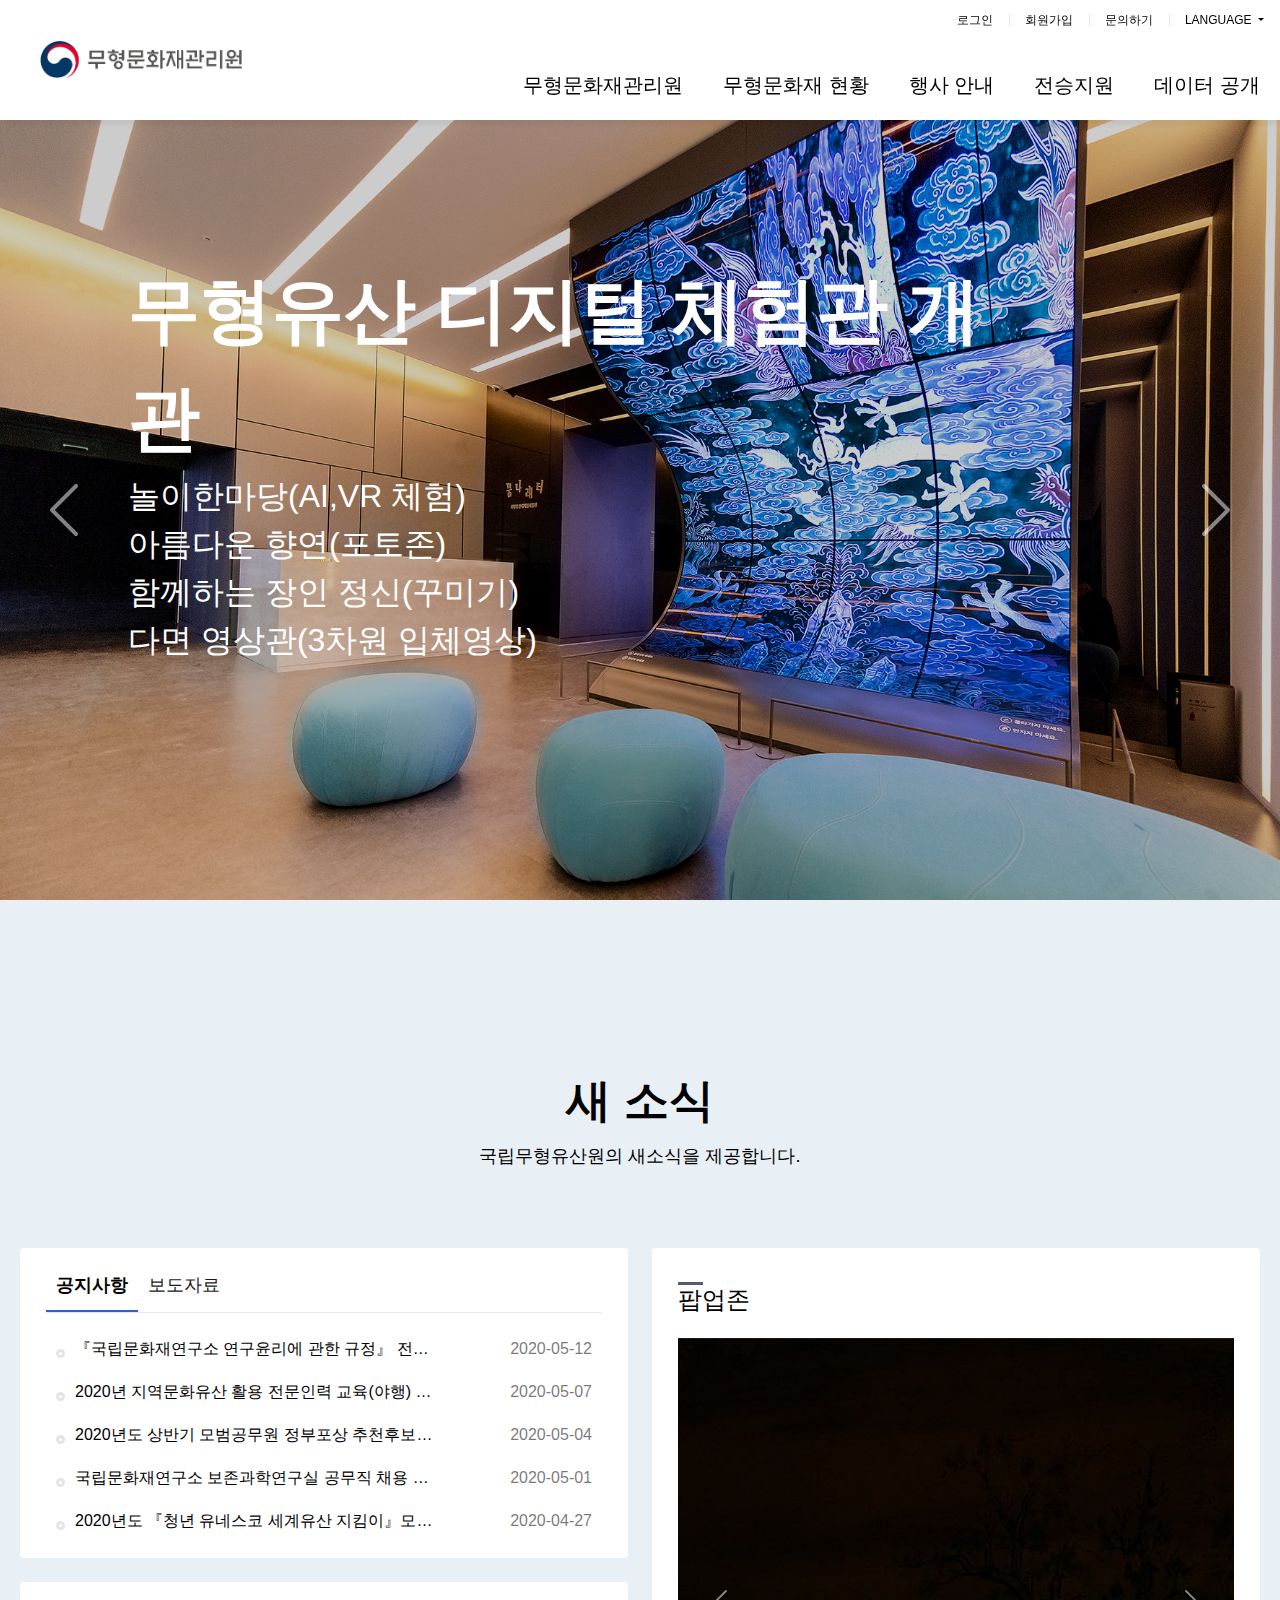
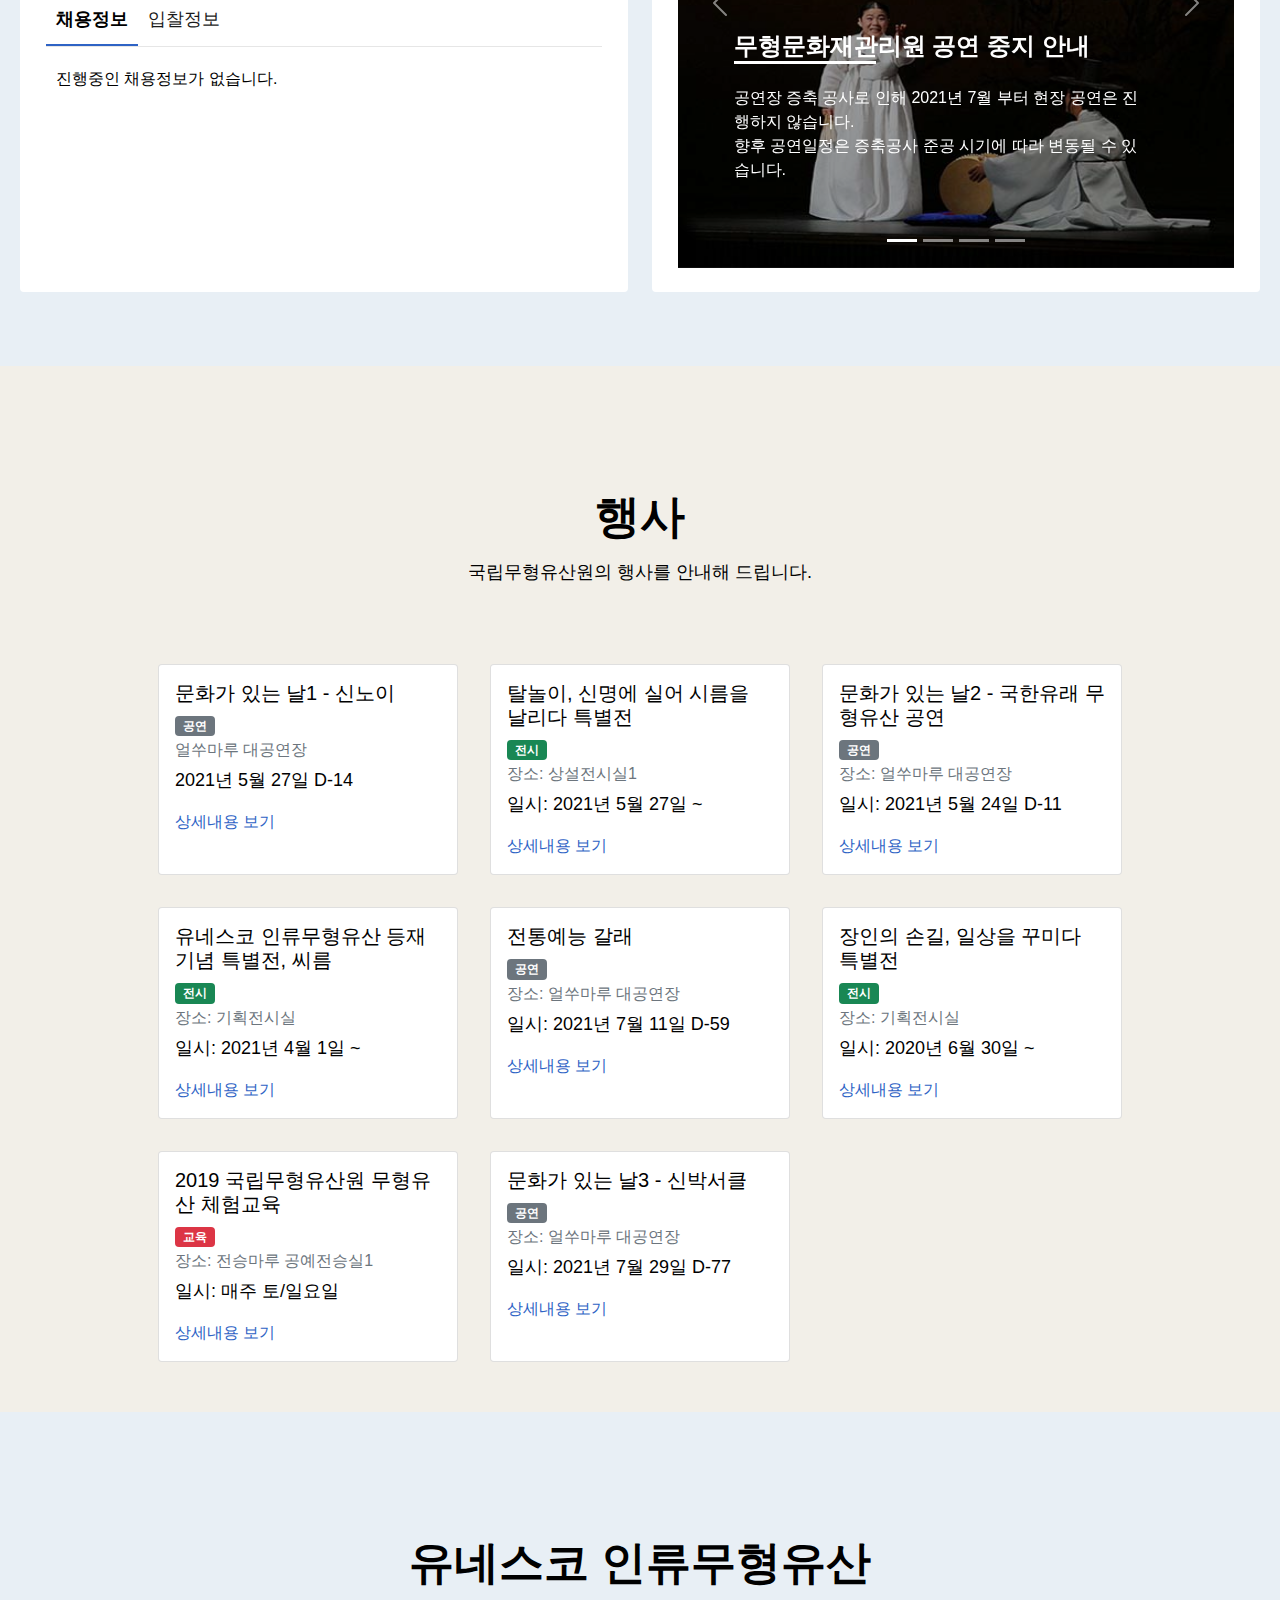
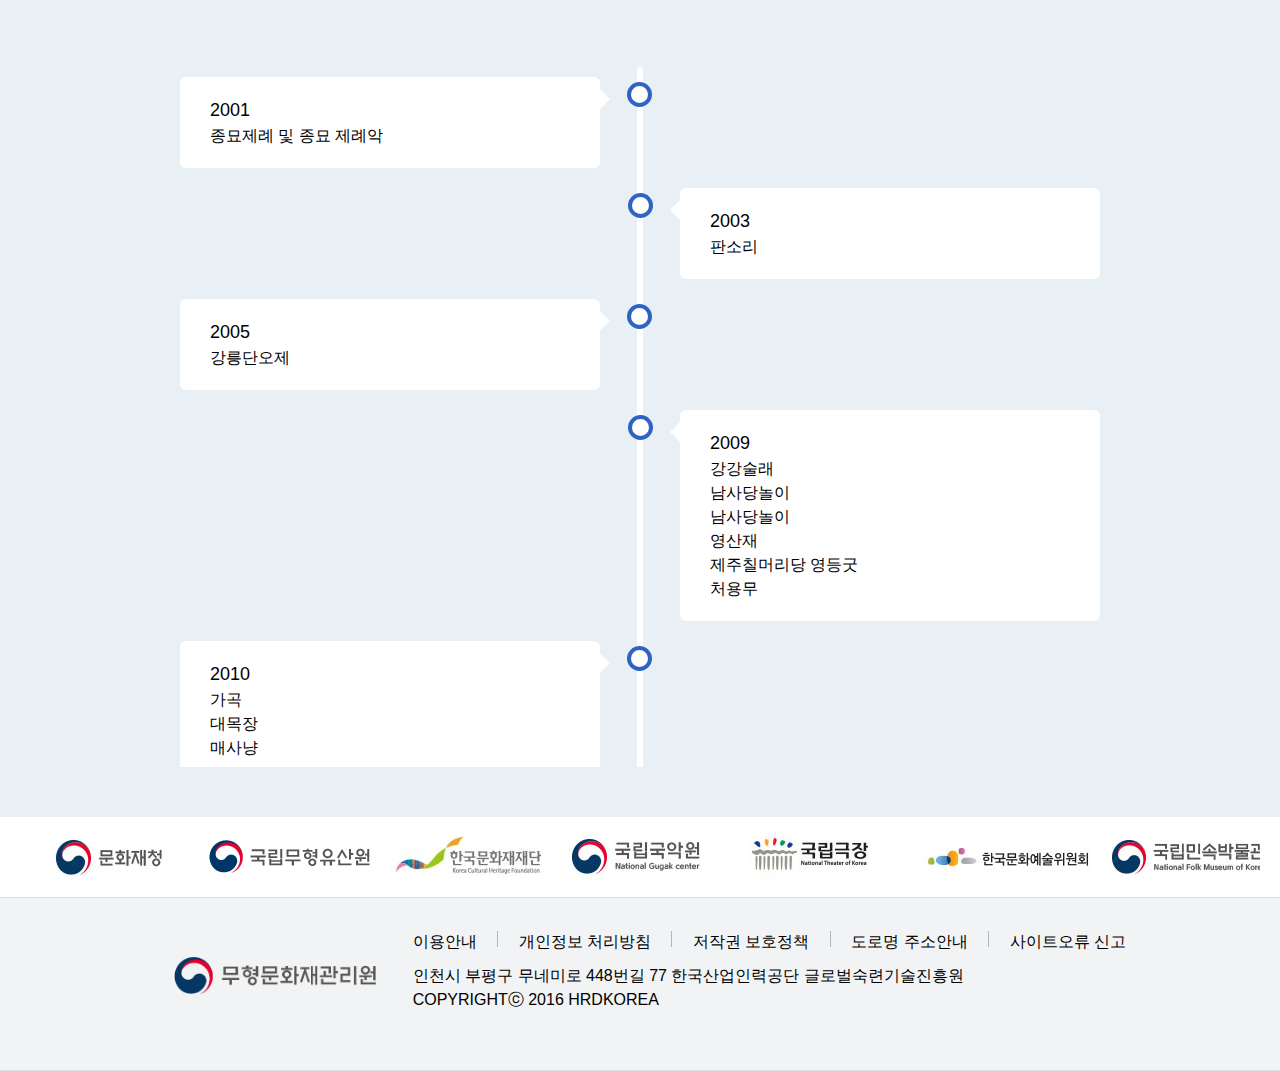
==== commit 409d5b06: "Add hamburgerbutton and drawer / Simplify css code" ====
--- a/index.html
+++ b/index.html
@@ -66,9 +66,9 @@
                     </div>
                     <ul class="main-menu">
                         <li class="item">
-                            <div class="item__name"><a href="javascript:void(0);">무형문화재관리원</a></div>
-                            <div class="item__contents">
-                                <div class="contents__menu">
+                            <div class="item-name"><a href="javascript:void(0);">무형문화재관리원</a></div>
+                            <div class="item-contents">
+                                <div class="contents-menu">
                                     <ul class="inner">
                                         <li>
                                             <a href="javascript:void(0);">소개</a>
@@ -95,9 +95,9 @@
                             </div>
                         </li>
                         <li class="item">
-                            <div class="item__name"><a href="/sub1.html">무형문화재 현황</a></div>
-                            <div class="item__contents">
-                                <div class="contents__menu">
+                            <div class="item-name"><a href="/sub1.html">무형문화재 현황</a></div>
+                            <div class="item-contents">
+                                <div class="contents-menu">
                                     <ul class="inner">
                                         <li>
                                             <a href="/sub1.html">무형문화재 현황</a>
@@ -117,9 +117,9 @@
                             </div>
                         </li>
                         <li class="item">
-                            <div class="item__name"><a href="/sub2.html">행사 안내</a></div>
-                            <div class="item__contents">
-                                <div class="contents__menu">
+                            <div class="item-name"><a href="/sub2.html">행사 안내</a></div>
+                            <div class="item-contents">
+                                <div class="contents-menu">
                                     <ul class="inner">
                                         <li>
                                             <a href="/sub2.html">공연</a>
@@ -150,9 +150,9 @@
                             </div>
                         </li>
                         <li class="item">
-                            <div class="item__name"><a href="javacript:void(0);">전승지원</a></div>
-                            <div class="item__contents">
-                                <div class="contents__menu">
+                            <div class="item-name"><a href="javacript:void(0);">전승지원</a></div>
+                            <div class="item-contents">
+                                <div class="contents-menu">
                                     <ul class="inner">
                                         <li>
                                             <a href="javacript:void(0);">공방</a>
@@ -168,9 +168,9 @@
                             </div>
                         </li>
                         <li class="item">
-                            <div class="item__name"><a href="javacript:void(0);">데이터 공개</a></div>
-                            <div class="item__contents">
-                                <div class="contents__menu">
+                            <div class="item-name"><a href="javacript:void(0);">데이터 공개</a></div>
+                            <div class="item-contents">
+                                <div class="contents-menu">
                                     <ul class="inner">
                                         <li>
                                             <a href="javacript:void(0);">무형문화재 현황</a>
@@ -188,7 +188,163 @@
                     </ul>
                 </div>
                 <input type="checkbox" id="drawer-toggle" name="drawer-toggle"/>
-                <label for="drawer-toggle" class="drawer-label"></label>
+                <label for="drawer-toggle" class="drawer-hamburger">
+                    <div id="openbtn-top"></div>
+                    <div id="openbtn-mid"></div>
+                    <div id="openbtn-bot"></div>
+                </label>
+                <div id="drawer">
+                    <div class="drawer-box">
+                        <ul class="drawer-main-menu">
+                            <li>
+                                <input type="checkbox" id="drawer-item-toggle1">
+                                <label for="drawer-item-toggle1">무형문화재관리원</label>
+                                <ul class="drawer-contents">
+                                    <li>
+                                        <a href="javascript:void(0);">소개</a>
+                                    </li>
+                                    <li class="drawer-in-contents">
+                                        <a href="javascript:void(0);">일반현황</a>
+                                        <ul>
+                                            <li><a href="javascript:void(0);">설립목적</a></li>
+                                            <li><a href="javascript:void(0);">연혁</a></li>
+                                            <li><a href="javascript:void(0);">역할</a></li>
+                                        </ul>
+                                    </li>
+                                    <li>
+                                        <a href="javascript:void(0);">주요업무계획</a>
+                                    </li>
+                                    <li>
+                                        <a href="javascript:void(0);">조직 및 구성</a>
+                                    </li>
+                                    <li>
+                                        <a href="javascript:void(0);">전화번호</a>
+                                    </li>
+                                </ul>
+                            </li>
+                            <li>
+                                <input type="checkbox" id="drawer-item-toggle2">
+                                <label for="drawer-item-toggle2">무형문화재 현황</label>
+                                <ul class="drawer-contents">
+                                    <li class="drawer-in-contents">
+                                        <a href="javascript:void(0);">전체 현황</a>
+                                        <ul>
+                                            <li><a href="javacript:void(0);">전통 공연·예술</a></li>
+                                            <li><a href="javacript:void(0);">전통기술</a></li>
+                                            <li><a href="javacript:void(0);">전통지식</a></li>
+                                            <li><a href="javacript:void(0);">구전 전통 및 표현</a></li>
+                                            <li><a href="javacript:void(0);">전통 생활관습</a></li>
+                                            <li><a href="javacript:void(0);">의례·의식</a></li>
+                                            <li><a href="javacript:void(0);">전통 놀이·무예</a></li>
+                                        </ul>
+                                    </li>
+                                </ul>
+                            </li>
+                            <li>
+                                <input type="checkbox" id="drawer-item-toggle3">
+                                <label for="drawer-item-toggle3">행사 안내</label>
+                                <ul class="drawer-contents">
+                                    <li class="drawer-in-contents">
+                                        <a href="/sub2.html">공연</a>
+                                        <ul>
+                                            <li><a href="/sub2.html">월간 공연 일정</a></li>
+                                            <li><a href="javacript:void(0);">년간 공연 일정</a></li>
+                                        </ul>
+                                    </li>
+                                    <li class="drawer-in-contents">
+                                        <a href="javacript:void(0);">전시</a>
+                                        <ul>
+                                            <li><a href="javacript:void(0);">관람 안내</a></li>
+                                            <li><a href="javacript:void(0);">전시실</a></li>
+                                            <li><a href="javacript:void(0);">디지털 체험관</a></li>
+                                            <li><a href="javacript:void(0);">기획 전시실</a></li>
+                                        </ul>
+                                    </li>
+                                    <li class="drawer-in-contents">
+                                        <a href="javacript:void(0);">교육</a>
+                                        <ul>
+                                            <li><a href="javacript:void(0);">전문 교육</a></li>
+                                            <li><a href="javacript:void(0);">사회 교육</a></li>
+                                            <li><a href="javacript:void(0);">연간 교육일정</a></li>
+                                        </ul>
+                                    </li>
+                                </ul>
+                            </li>
+                            <li>
+                                <input type="checkbox" id="drawer-item-toggle4">
+                                <label for="drawer-item-toggle4">전승지원</label>
+                                <ul class="drawer-contents">
+                                    <li>
+                                        <a href="javascript:void(0);">공방</a>
+                                    </li>
+                                    <li>
+                                        <a href="javascript:void(0);">공예품 갤러리</a>
+                                    </li>
+                                    <li>
+                                        <a href="javascript:void(0);">전수교육관 현황</a>
+                                    </li>
+                                </ul>
+                            </li>
+                            <li>
+                                <input type="checkbox" id="drawer-item-toggle5">
+                                <label for="drawer-item-toggle5">데이터 공개</label>
+                                <ul class="drawer-contents">
+                                    <li>
+                                        <a href="javascript:void(0);">무형문화재 현황</a>
+                                    </li>
+                                    <li>
+                                        <a href="javascript:void(0);">월간/년간 공연현황</a>
+                                    </li>
+                                    <li>
+                                        <a href="javascript:void(0);">공방/공예품/전수교육관 사진 자료</a>
+                                    </li>
+                                </ul>
+                            </li>
+                        </ul>
+                        <div class="drawer-sub-menu">
+                            <ul>
+                                <li>
+                                    <a href="/signin">로그인</a>
+                                </li>
+                                <li>
+                                    <a href="javascript:void(0);">회원가입</a>
+                                </li>
+                                <li>
+                                    <a href="javascript:void(0);">문의하기</a>
+                                </li>
+                                <li>
+                                    <!-- 언어 선택 -->
+                                    <div class="dropdown">
+                                        <a
+                                            class="dropdown-toggle"
+                                            href="javascript:void(0);"
+                                            role="button"
+                                            id="dropdownMenuLink"
+                                            data-bs-toggle="dropdown"
+                                            aria-expanded="false">
+                                            LANGUAGE
+                                        </a>
+    
+                                        <ul class="dropdown-menu" aria-labelledby="dropdownMenuLink">
+                                            <li>
+                                                <a class="dropdown-item" href="javascript:void(0);">한국어</a>
+                                            </li>
+                                            <li>
+                                                <a class="dropdown-item" href="javascript:void(0);">English</a>
+                                            </li>
+                                            <li>
+                                                <a class="dropdown-item" href="javascript:void(0);">中文(简体)</a>
+                                            </li>
+                                            <li>
+                                                <a class="dropdown-item" href="javascript:void(0);">日本語</a>
+                                            </li>
+                                        </ul>
+                                    </div>
+                                </li>
+                            </ul>
+                        </div>
+                    </div>
+                </div>
             </div>
         </header>
         <!-- 메인 영역 -->
@@ -267,8 +423,8 @@
                                     <li class="select">
                                         <input type="radio" name="select-tab" id="notice" checked>
                                         <label for="notice">공지사항</label>
-                                        <div class="select__contents">
-                                            <ul class="contents__list">
+                                        <div class="select-contents">
+                                            <ul class="contents-list">
                                                 <li>
                                                     <a href="javascript:void(0);">
                                                         <span class="text">『국립문화재연구소 연구윤리에 관한 규정』 전부개정(안) 행정예고</span>
@@ -306,8 +462,8 @@
                                     <li class="select">
                                         <input type="radio" name="select-tab" id="report">
                                         <label for="report">보도자료</label>
-                                        <div class="select__contents">
-                                            <ul class="contents__list">
+                                        <div class="select-contents">
+                                            <ul class="contents-list">
                                                 <li>
                                                     <a href="javascript:void(0);">
                                                         <span class="text">국립무형유산원, 제2 상설전시실 재개관과 무형유산 디지털 체험관 개관</span>
@@ -349,8 +505,8 @@
                                     <li class="select">
                                         <input type="radio" name="select-tab2" id="job" checked>
                                         <label for="job">채용정보</label>
-                                        <div class="select__contents">
-                                            <ul class="contents__list">
+                                        <div class="select-contents">
+                                            <ul class="contents-list">
                                                 <li>
                                                     진행중인 채용정보가 없습니다.
                                                 </li>
@@ -361,8 +517,8 @@
                                     <li class="select">
                                         <input type="radio" name="select-tab2" id="bid">
                                         <label for="bid">입찰정보</label>
-                                        <div class="select__contents">
-                                            <ul class="contents__list">
+                                        <div class="select-contents">
+                                            <ul class="contents-list">
                                                 <li>
                                                     <a href="javascript:void(0);">
                                                         <span class="text">
--- a/resource/css/style.css
+++ b/resource/css/style.css
@@ -29,6 +29,7 @@
 }
 a {
     text-decoration: none;
+    color: #000;
 }
 label {
     cursor: pointer;
@@ -71,6 +72,7 @@
 #header .logo {
     align-self: center;
     padding-left: 20px;
+    z-index: 1;
 }
 #header .logo img {
     height: 50px;
@@ -84,37 +86,161 @@
 #header input {
     display: none;
 }
-#header .drawer-label {
-    height:50px;
-    width: 50px;
+/* 햄버거 */
+#header .drawer-hamburger {
+    display: flex;
+    flex-direction: column;
+    justify-content: center;
+    align-items: center;
+    height:30px;
+    width: 30px;
     display: none;
     align-self: center;
-    position: relative;
     margin-right: 20px;
-    z-index: 1; 
-}
-#header .drawer-label::before {
-    content: ''; 
-    display: block;
-    position: absolute;
-    height: 2px;
-    width: 24px;
-    background: #8d8d8d;
-    left: 13px;
-    top: 18px;
-    box-shadow: 0 6px 0 #8d8d8d, 0 12px 0 #8d8d8d;
-}
-#drawer { 
-    position: fixed; 
-    top: 0; 
-    left:-300px; 
-    height: 100%; 
-    width: 300px; 
-    background: #2f2f2f; 
-    overflow-x: hidden; 
-    overflow-y: scroll; 
-    padding: 20px; 
-    -webkit-overflow-scrolling: touch; 
+    z-index: 1;
+}
+#header .drawer-hamburger div {
+    width: 30px;
+    height: 4px;
+    border-radius: 5px;
+    background: #333333;
+    transition: .5s ease-in-out;
+}
+#header .drawer-hamburger #openbtn-mid {
+    margin: 6px 0;
+}
+#header input:checked ~ .drawer-hamburger div {
+    background-color: #000;
+}
+#header input:checked ~ .drawer-hamburger #openbtn-top {
+    transform: translateY(6px) rotate(-135deg);
+}
+#header input:checked ~ .drawer-hamburger #openbtn-mid {
+    opacity: 0;
+    transform: rotate(135deg);
+}
+
+#header input:checked ~ .drawer-hamburger #openbtn-bot {
+    transform: translateY(-14px) rotate(-45deg);
+}
+#header input:checked ~ #drawer {
+    display: flex;
+}
+
+/* 사이드바 */
+#drawer {
+    display: none;
+    position: fixed;
+    top: 0;
+    left: 0;
+    bottom: 0;
+    right: 0;
+    background-color: rgba(0, 0, 0, .5);
+}
+#drawer .drawer-box {
+    width: 70%;
+    height: 100%;
+    padding-top: 100px;
+    background-color: #fff;
+    overflow-y: scroll;
+}
+#drawer .drawer-main-menu {
+    display: flex;
+    flex-direction: column;
+    border-top: #dce1e6 1px solid;
+}
+#drawer .drawer-main-menu .current-page {
+    color: #2e63c5;
+}
+#drawer .drawer-main-menu label {
+    position: relative;
+    display: flex;
+    align-items: center;
+    width: 100%;
+    height: 60px;
+    padding-left: 20px;
+    background-color: #f5f6fa;
+    border-bottom: #dce1e6 1px solid;
+}
+#drawer .drawer-main-menu label:hover {
+    background-color: #e8eff5;
+    color: #2e63c5;
+}
+#drawer .drawer-main-menu label::after {
+    content: "";
+    width: 8px;
+    height: 8px;
+    border-top: 1px solid #000; 
+    border-right: 1px solid #000;
+    transform: rotate(135deg);
+    position: absolute;
+    right: 30px;
+}
+#drawer input:checked ~ label:hover {
+    background-color: #dce3eb;
+    color: #000;
+}
+#drawer input:checked ~ label {
+    background-color: #e8eff5;
+    color: #000;
+}
+#drawer .drawer-contents {
+    display: none;
+    border-bottom: none;
+}
+#drawer .drawer-contents li {
+    height: 55px;
+    border-bottom: #dce1e6 1px solid;
+}
+#drawer .drawer-contents a {
+    display: flex;
+    align-items: center;
+    width: 100%;
+    height: 55px;
+    padding-left: 20px;
+}
+#drawer li.drawer-in-contents {
+    height: auto;
+    border-bottom: none;
+}
+#drawer .drawer-in-contents > ul {
+    font-size: 14px;
+}
+#drawer .drawer-in-contents > ul > li {
+    display: flex;
+    position: relative;
+    align-items: center;
+    padding-left: 40px;
+}
+#drawer .drawer-in-contents > ul > li:hover {
+    text-decoration: underline;
+}
+#drawer .drawer-in-contents > ul > li::before {
+    content: "";
+    display: block;
+    position: absolute;
+    width: 12px;
+    height: 12px;
+    border: 3px solid #909090;
+    border-radius: 50%;
+}
+#drawer li.drawer-in-contents > a {
+    border-bottom: #dce1e6 1px solid;
+}
+#drawer input:checked ~ .drawer-contents {
+    display: block;
+}
+#drawer .drawer-sub-menu {
+    margin-top: 10px;
+}
+#drawer .drawer-sub-menu > ul {
+    padding: 0 20px;
+    display: flex;
+    flex-wrap: wrap;
+    justify-content: space-around;
+}
+#drawer .drawer-sub-menu > ul > li {
+    padding: 10px 10px;
 }
 
 
@@ -122,16 +248,16 @@
 #header .sub-menu {
     display: flex;
 }
-#header .sub-menu > .menu {
-    display: flex;
-}
-#header .sub-menu > .menu li {
-    position: relative;
-}
-#header .sub-menu > .menu li:first-child::before {
+#header .menu {
+    display: flex;
+}
+#header .menu li {
+    position: relative;
+}
+#header .menu li:first-child::before {
     display: none;
 }
-#header .sub-menu > .menu li::before {
+#header .menu li::before {
     content: "";
     width: 1px;
     height: 12px;
@@ -141,13 +267,12 @@
     bottom: 0;
     margin: auto;
 }
-#header .sub-menu > .menu li a {
+#header .menu li a {
     display: block;
     font-size: 12px;
     padding: 11px 16px;
-    color: #000;
-}
-#header .sub-menu > .menu li a:hover {
+}
+#header .menu li a:hover {
     color: #2e63c5;
 }
 /* 헤더 영역 - 메뉴 네비게이션 */
@@ -156,70 +281,66 @@
     display: flex;
     color: #000;
 }
-#header .main-menu .item .item__name {
+#header .item-name {
     padding: 10px 20px 20px;
     font-size: 20px;
     font-weight: 500;
     cursor: pointer;
 }
-#header .main-menu .item .item__name a {
-    color: #000;
-}
-#header .main-menu .item .item__name a.current__page {
-    color: #2e63c5;
-}
-#header .main-menu .item:hover .item__name a {
-    color: #2e63c5;
-}
-#header .main-menu .item .item__contents {
+#header a.current-page {
+    color: #2e63c5;
+}
+#header .item:hover .item-name a {
+    color: #2e63c5;
+}
+#header .item-contents {
     width: 100%;
     position: fixed;
     left: 0;
     display: none;
 }
-#header .main-menu .item:hover .item__contents {
+#header .item:hover .item-contents {
     display: block;
     box-shadow: 80px 80px 64px 0 rgb(43 70 120 / 12%);
 }
-#header .main-menu .item .item__contents .contents__menu {
+#header .contents-menu {
     border-top: 1px solid rgba(0,0,0,.11);
     background-color: #fff;
 }
-#header .main-menu .item .item__contents .contents__menu > ul {
+#header .contents-menu > ul {
     display: flex;
     padding: 20px 16px;
 }
-#header .main-menu .item .item__contents .contents__menu > ul > li {
+#header .contents-menu > ul > li {
     min-width: 220px;
     padding-left: 30px;
     border-left: 1px solid #d9d9d9;
 }
-#header .main-menu .item .item__contents .contents__menu > ul > li > a {
-    color: #000;
+#header .contents-menu > ul > li > a {
     padding: 3px 0 12px;
     font-size: 20px;
 }
-#header .main-menu .item .item__contents .contents__menu > ul > li > a.current__page {
-    color: #2e63c5;
-}
-#header .main-menu .item .item__contents .contents__menu > ul > li > a:hover {
+#header .contents-menu > ul > li > a.current-page {
+    color: #2e63c5;
+}
+#header .contents-menu > ul > li > a:hover {
     color: #2e63c5;
     cursor: pointer;
 }
-#header .main-menu .item .item__contents .contents__menu > ul > li ul li {
+#header .contents-menu > ul > li ul li {
     color: #000;
     padding: 5px 0;
     font-size: 14px;
     cursor: pointer;
     list-style: circle;
 }
-#header .main-menu .item .item__contents .contents__menu > ul > li ul li a {
+#header .contents-menu > ul > li ul li a {
     color: #000;
 }
-#header .main-menu .item .item__contents .contents__menu > ul > li ul li .current__page {
-    color: #2e63c5;
-}
-#header .main-menu .item .item__contents .contents__menu > ul > li ul li > a:hover {
+#header .contents-menu > ul > li ul li .current-page {
+    color: #2e63c5;
+}
+#header .contents-menu > ul > li ul li > a:hover {
     color: #2e63c5;
 }
 
@@ -249,10 +370,7 @@
     flex-direction: column;
     align-items: flex-start;
 }
-#footer .footer-txt .footer-link a {
-    color: #000;
-}
-#footer .footer-txt .footer-link a:hover {
+#footer .footer-link a:hover {
     color: #2e63c5;
 }
 #footer address {
@@ -270,12 +388,12 @@
     align-items: center;
     padding: 10% 0 5%;
 }
-#main .content-title > h3 {
+#main h3 {
     font-size: 45px;
     font-weight: 700;
     margin-bottom: 15px;
 }
-#main .content-title > p {
+#main p {
     font-size: 18px;
 }
 
@@ -293,11 +411,11 @@
     text-align: left;
     left: 10%;
 }
-#visual .carousel-caption span {
+#visual span {
     font-size: 72px;
     font-weight: 700;
 }
-#visual .carousel-caption p {
+#visual p {
     font-size: 32px;
     top: 32px;
 }
@@ -326,11 +444,11 @@
     border-radius: 4px;
     margin-bottom: 24px;
 }
-#news .news-box > .select-list {
-    display: flex;
-    position: relative;
-}
-#news .news-box > .select-list::after {
+#news .select-list {
+    display: flex;
+    position: relative;
+}
+#news .select-list::after {
     content: "";
     display: block;
     position: absolute;
@@ -340,10 +458,10 @@
     height: 1px;
     background-color: #e6e6e6;
 }
-#news .news-box > .select-list > .select > input {
+#news .select > input {
     display: none;
 }
-#news .news-box > .select-list > .select > label {
+#news .select > label {
     display: inline-block;
     position: relative;
     padding: 0 10px 14px;
@@ -351,12 +469,12 @@
     font-weight: 300;
     font-size: 18px;
 }
-#news .news-box > .select-list > .select > input:checked + label {
+#news .select > input:checked + label {
     color: #000;
     font-weight: 700;
 }
-#news .news-box > .select-list > .select > label:hover::after,
-#news .news-box > .select-list > .select > input:checked + label::after {
+#news .select > label:hover::after,
+#news .select > input:checked + label::after {
     content: "";
     display: block;
     position: absolute;
@@ -367,28 +485,28 @@
     background-color: #2e63c5;
     transition: left .3s ease, width .3s ease;
 }
-#news .news-box > .select-list > .select > input:checked ~ .select__contents {
+#news .select > input:checked ~ .select-contents {
     position: absolute;
     left: 0;
     display: block;
 }
-#news .news-box > .select-list .select__contents {
+#news .select-contents {
     display: none;
     width: 100%;
 }
-#news .news-box > .select-list .select__contents > .contents__list {
+#news .contents-list {
     padding: 20px 10px;
 }
-#news .news-box > .select-list .select__contents > .contents__list > li {
+#news .contents-list > li {
     min-width: 200px;
 }
-#news .news-box > .select-list .select__contents > .contents__list > li > a {
+#news .contents-list > li > a {
     display: block;
     position: relative;
     line-height: 32px;
     padding: 0 90px 0 19px;
 }
-#news .news-box > .select-list .select__contents > .contents__list > li > a::before {
+#news .contents-list > li > a::before {
     content: "";
     display: block;
     position: absolute;
@@ -399,7 +517,7 @@
     border: 3px solid #E4E4E4;
     border-radius: 50%;
 }
-#news .news-box > .select-list .select__contents > .contents__list > li .text {
+#news .text {
     text-overflow: ellipsis;
     white-space: nowrap;
     overflow: hidden;
@@ -408,10 +526,10 @@
     padding-right: 24px;
     color: #000;
 }
-#news .news-box > .select-list .select__contents > .contents__list > li > a:hover > .text {
+#news .contents-list > li > a:hover > .text {
     text-decoration: underline;
 }
-#news .news-box > .select-list .select__contents > .contents__list > li > a > .date {
+#news .contents-list .date {
     position: absolute;
     right: 0;
     top: 0;
@@ -424,24 +542,24 @@
     background-color: #fff;
     border-radius: 4px;
 }
-#news .popup > .popup-title {
+#news .popup-title {
     position: relative;
     font-size: 24px;
     font-weight: 500;
     margin: 10px 0 20px;
 }
-#news .popup > .popup-title::before {
+#news .popup-title::before {
     content: "";
     position: absolute;
     width: 25px;
     height: 3px;
     background-color: #535a75;
 }
-#news .popup > .popup-slide {
+#news .popup-slide {
     width: 100%;
     height: 100%;
 }
-#news .popup .carousel-item::before {
+#news .carousel-item::before {
     content: "";
     display: block;
     position: absolute;
@@ -452,21 +570,21 @@
     background-color: #000;
     opacity: .4;
 }
-#news .popup .carousel-item > img {
+#news .carousel-item > img {
     max-height: 530px;
 }
-#news .popup .carousel-item > .carousel-caption.slide {
+#news .carousel-caption.slide {
     left: 10%;
     bottom: 50px;
     text-align: left;
 }
-#news .popup .carousel-item > .carousel-caption.slide > span {
+#news .carousel-caption.slide > span {
     position: relative;
     font-size: 24px;
     font-weight: 700;
     margin-bottom: 20px;
 }
-#news .popup .carousel-item > .carousel-caption.slide > span::after {
+#news .carousel-caption.slide > span::after {
     content: "";
     position: absolute;
     left: 0;
@@ -475,11 +593,11 @@
     height: 3px;
     background-color: #fff;
 }
-#news .popup .carousel-item > .carousel-caption.slide > p {
+#news .carousel-caption.slide > p {
     font-size: 22px;
     margin-top: 22px;
 }
-#news .popup .carousel-item > .carousel-caption.slide1 > p {
+#news .carousel-caption.slide1 > p {
     font-size: 16px;
     margin-top: 22px;
 }
@@ -488,6 +606,9 @@
 /* 행사 영역 */
 #event {
     background-color: #F2EFE8;
+}
+#event a {
+    color: #2e63c5;
 }
 #event .layout {
     display: grid;
@@ -608,19 +729,11 @@
     padding: 15px 0;
     overflow: hidden;
 }
-#banner .banner-box > .banner-list {
-    display: flex;
-    animation: slide 8s infinite;
+#banner .banner-list {
+    display: flex;
+    animation: banner_slide 8s infinite;
     height: 50px;
-    overflow: hidden;
-}
-@keyframes slide {
-    0% {margin-left:0;}
-    25% {margin-left:-100%;}
-    50% {margin-left:-100%;}
-    70% {margin-left:0;}
-}
-
+}
 
 
 
@@ -685,7 +798,7 @@
     position: absolute;
     right: 20px;
 }
-#location .page-depth > .depth-menu {
+#location .depth-menu {
     display: none;
     border-right: 1px solid #efefef;
 }
@@ -712,13 +825,13 @@
 #content .content-wrapper {
     margin-top: 10px;
 }
-#content .content-wrapper > h4 {
+#content h4 {
     position: relative;
     margin-bottom: 20px;
     padding-bottom: 18px;
     border-bottom: 2px solid #535a75;
 }
-#content .content-wrapper > h4::before {
+#content h4::before {
     position: absolute;
     content: "";
     width: 36px;
@@ -726,12 +839,12 @@
     top: -10px;
     background-color: #535a75;
 }
-#content .content-wrapper > .paging {
+#content .paging {
     display: flex;
     justify-content: center;
     margin-top: 40px;
 }
-#content .content-wrapper > .paging > a {
+#content .paging > a {
     display: flex;
     justify-content: center;
     align-items: center;
@@ -741,47 +854,47 @@
     border: 1px solid #dfdfdf;
     margin: 0 2px;
 }
-#content .content-wrapper > .paging > a.this {
+#content .paging > a.this {
     color: #000;
     border: 1px solid #282828;
 }
 
 /* 서브페이지 (sub1) */
-#content .content-wrapper > .content-list > li {
+#content .content-list > li {
     display: flex;
     border: 1px solid #d6d6d6;
     width: 100%;
     padding: 20px;
     margin-bottom: 10px;
 }
-#content .content-wrapper > .content-list .thumbnail {
+#content .thumbnail {
     flex: 3;
     height: 200px;
 }
-#content .content-wrapper > .content-list .thumbnail > img {
+#content .thumbnail > img {
     width: 100%;
     height: 100%;
     object-fit: contain;
 }
-#content .content-wrapper > .content-list .infobox {
+#content .infobox {
     flex: 7;
     padding-left: 20px;
 }
-#content .content-wrapper > .content-list .infobox > ul {
+#content .infobox > ul {
     height: 100%;
     display: flex;
     flex-direction: column;
     justify-content: space-between;
 }
-#content .content-wrapper > .content-list .infobox > ul > li {
+#content .infobox > ul > li {
     padding: 5px 0;
 }
-#content .content-wrapper > .content-list > li:hover {
+#content .content-list > li:hover {
     background-color: #f2f2f2;
     transition: all .2s;
 }
 /* 서브페이지 (sub2) */
-#content .content-wrapper > .this_date {
+#content .this_date {
     display: flex;
     justify-content: space-around;
     padding: 14px 100px;
@@ -790,52 +903,72 @@
     background-color: #f5f7fa;
     font-size: 20px;
 }
-#content .content-wrapper > .this_date > a {
-    color: #000;
-}
-#content .content-wrapper > .calendar {
+#content .calendar {
     margin-top: 20px;
     width: 100%;
 }
-#content .content-wrapper > .calendar > table {
-    width: 100%;
-}
-#content .content-wrapper > .calendar > table .num {
+#content table {
+    width: 100%;
+}
+#content .num {
     margin: 12px 12px 0 12px;
 }
-#content .content-wrapper > .calendar > table .not {
+#content .not {
     color: #ccc;
 }
-#content .content-wrapper > .calendar > table .sun {
+#content .sun {
     color: #d20119;
 }
-#content .content-wrapper > .calendar > table .sat {
+#content .sat {
     color: #1a68de;
 }
-#content .content-wrapper > .calendar > table > thead > tr {
+#content thead > tr {
     border: 1px solid #ced4da;
 }
-#content .content-wrapper > .calendar > table > thead > tr > th {
+#content thead > tr > th {
     text-align: center;
     font-weight: normal;
     padding: 20px 0;
 }
-#content .content-wrapper > .calendar > table > tbody > tr {
+#content tbody > tr {
     border-left: 1px solid #ced4da;
     border-bottom: 1px solid #ced4da;
 }
-#content .content-wrapper > .calendar > table > tbody > tr > td {
+#content tbody > tr > td {
     text-align: right;
     vertical-align: top;
     width: 14.28571428571429%;
     height: 150px;
     border-right: 1px solid #ced4da;
 }
-#content .content-wrapper > .calendar > table > tbody > tr > td:hover {
+#content tbody > tr > td:hover {
     background-color: #f2f2f2;
 }
 
-
+@keyframes banner_slide {
+    0% {transform:translateX(0);}
+    25% {transform:translateX(-100%);}
+    50% {transform:translateX(-100%);}
+    70% {transform:translateX(0);}
+}
+@keyframes banner_slide_480 {
+    0% {transform:translateX(0);}
+    10% {transform:translateX(-100%);}
+    20% {transform:translateX(-100%);}
+    30% {transform:translateX(-200%);}
+    40% {transform:translateX(-200%);}
+    50% {transform:translateX(-300%);}
+    60% {transform:translateX(-300%);}
+    70% {transform:translateX(-400%);}
+    80% {transform:translateX(-400%);}
+    90% {transform:translateX(0);}
+}
+
+@media screen and (min-width: 1024px) {
+    #drawer {
+        display: none !important;
+    }
+}
 @media screen and (max-width: 1024px) {
     #header .logo {
         padding: 0;
@@ -843,12 +976,13 @@
     #header > .inner {
         height: 100px;
     }
-    /* #header .menu-container {
+    #header .menu-container {
         display: none;
     }
-    #header .drawer-label {
-        display: block;
-    } */
+    
+    #header .drawer-hamburger {
+        display: flex;
+    }
     #footer .inner {
         flex-direction: column;
     }
@@ -876,10 +1010,13 @@
     }
 }
 @media screen and (max-width: 768px) {
+    #header .logo img {
+        height: 42px;
+    }
     #footer address {
         text-align: center;
     }
-    #main .content-title > h3 {
+    #main h3 {
         font-size: 32px;
     }
     #event .layout {
@@ -890,3 +1027,8 @@
         padding: 10px 15px;
     }
 }
+@media screen and (max-width: 480px) {
+    #banner .banner-list {
+        animation: banner_slide_480 16s infinite;
+    }
+}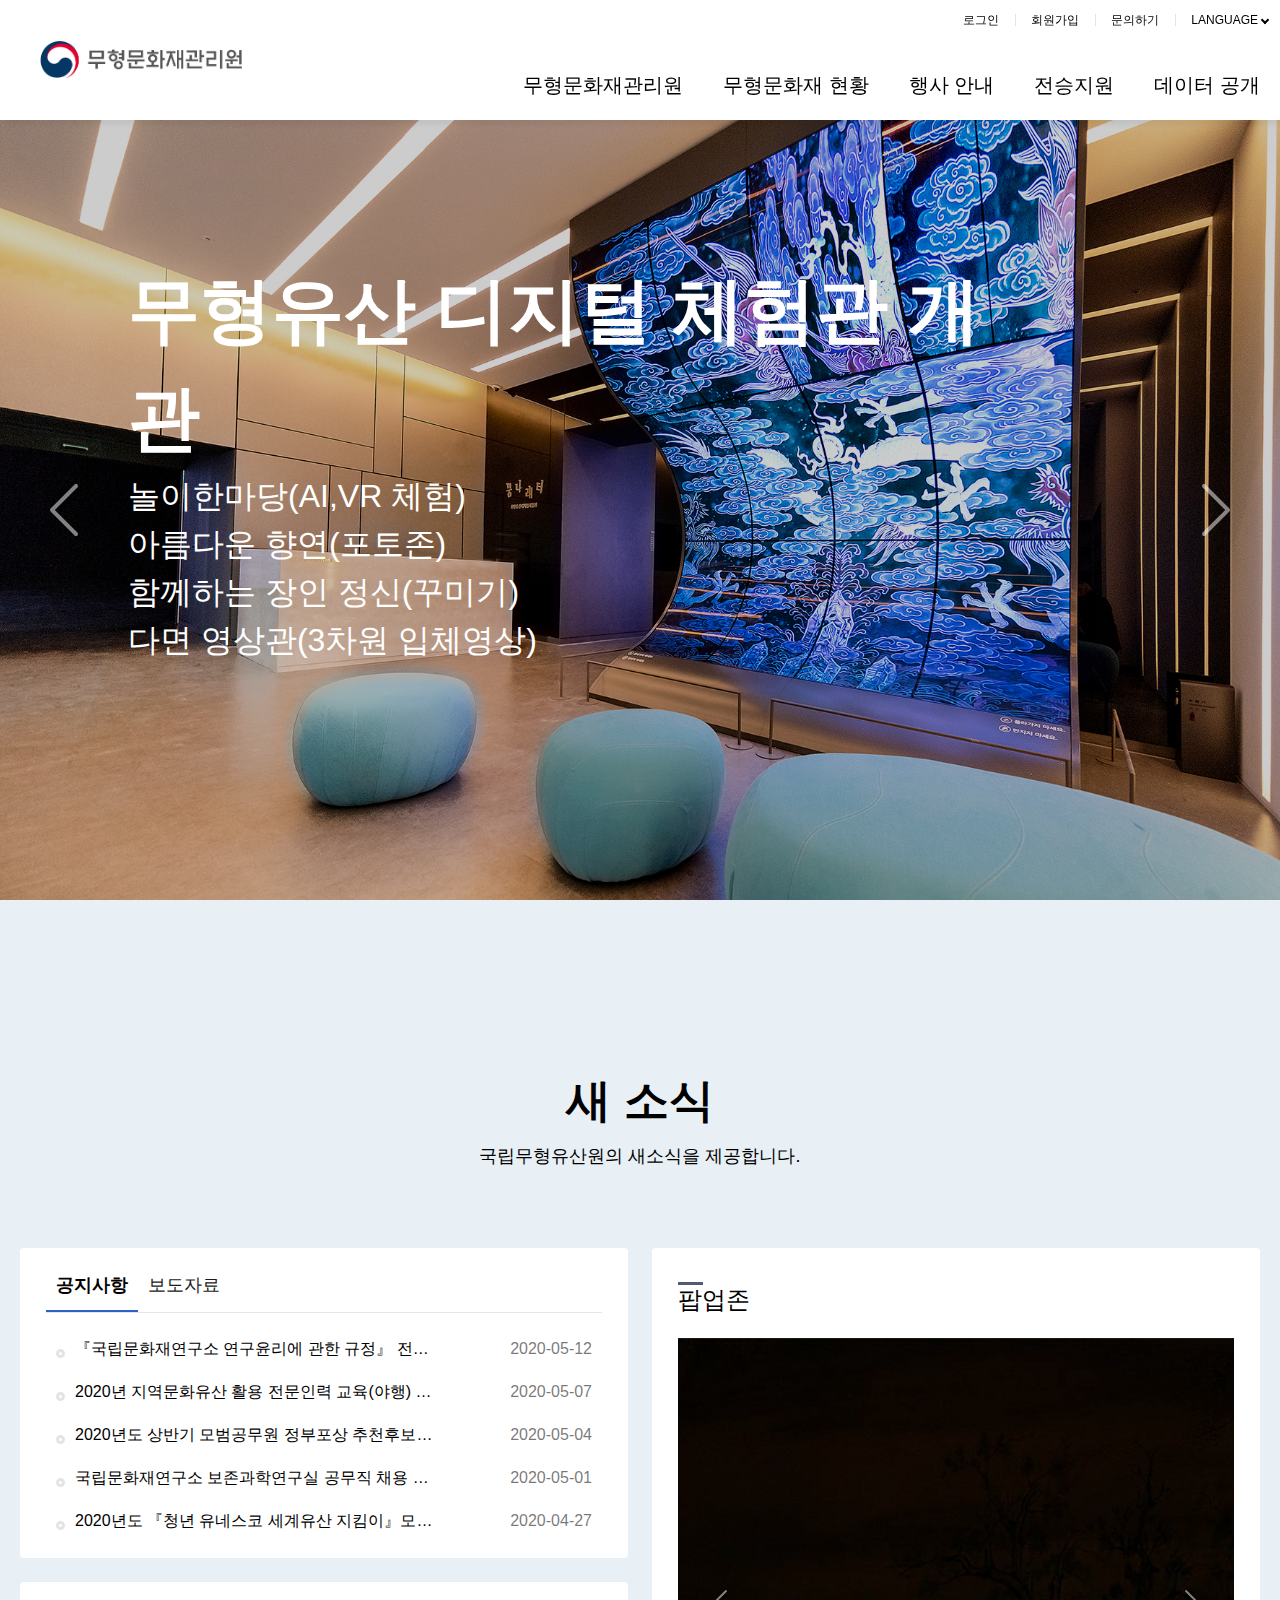
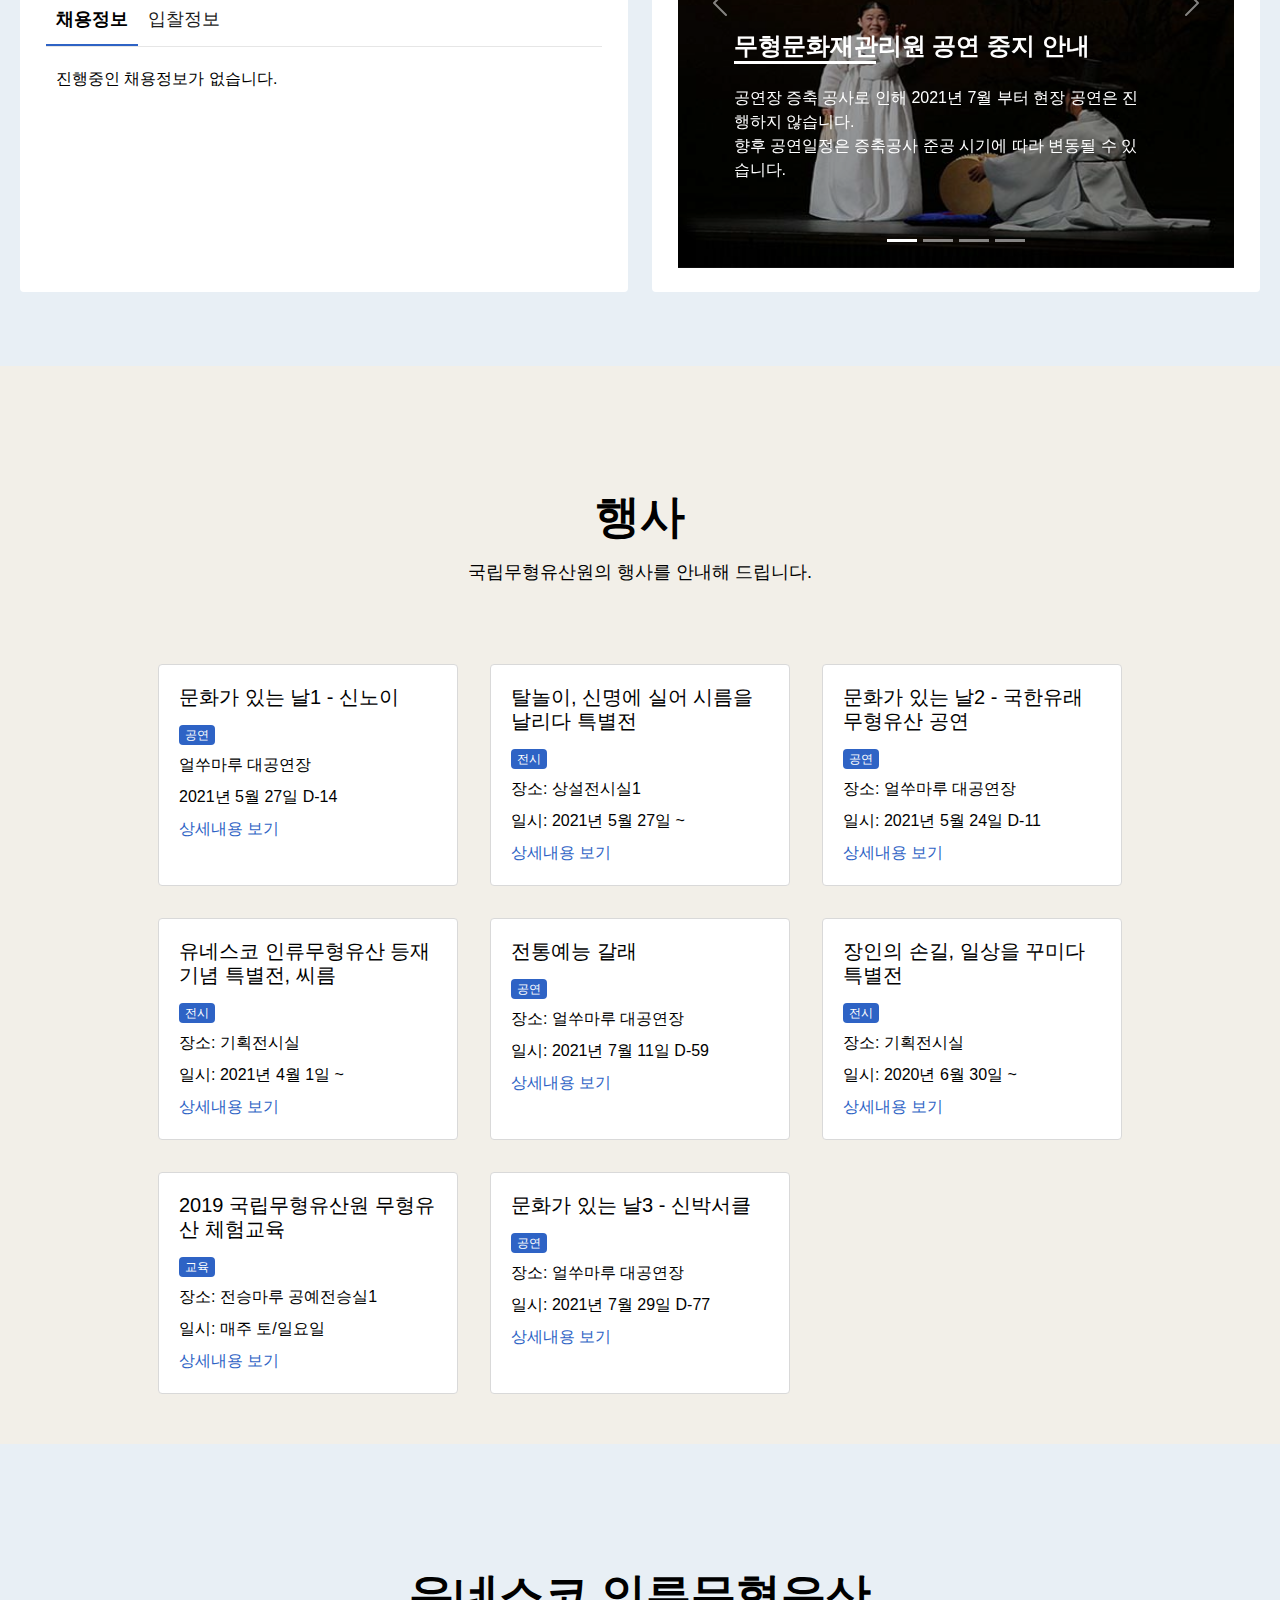
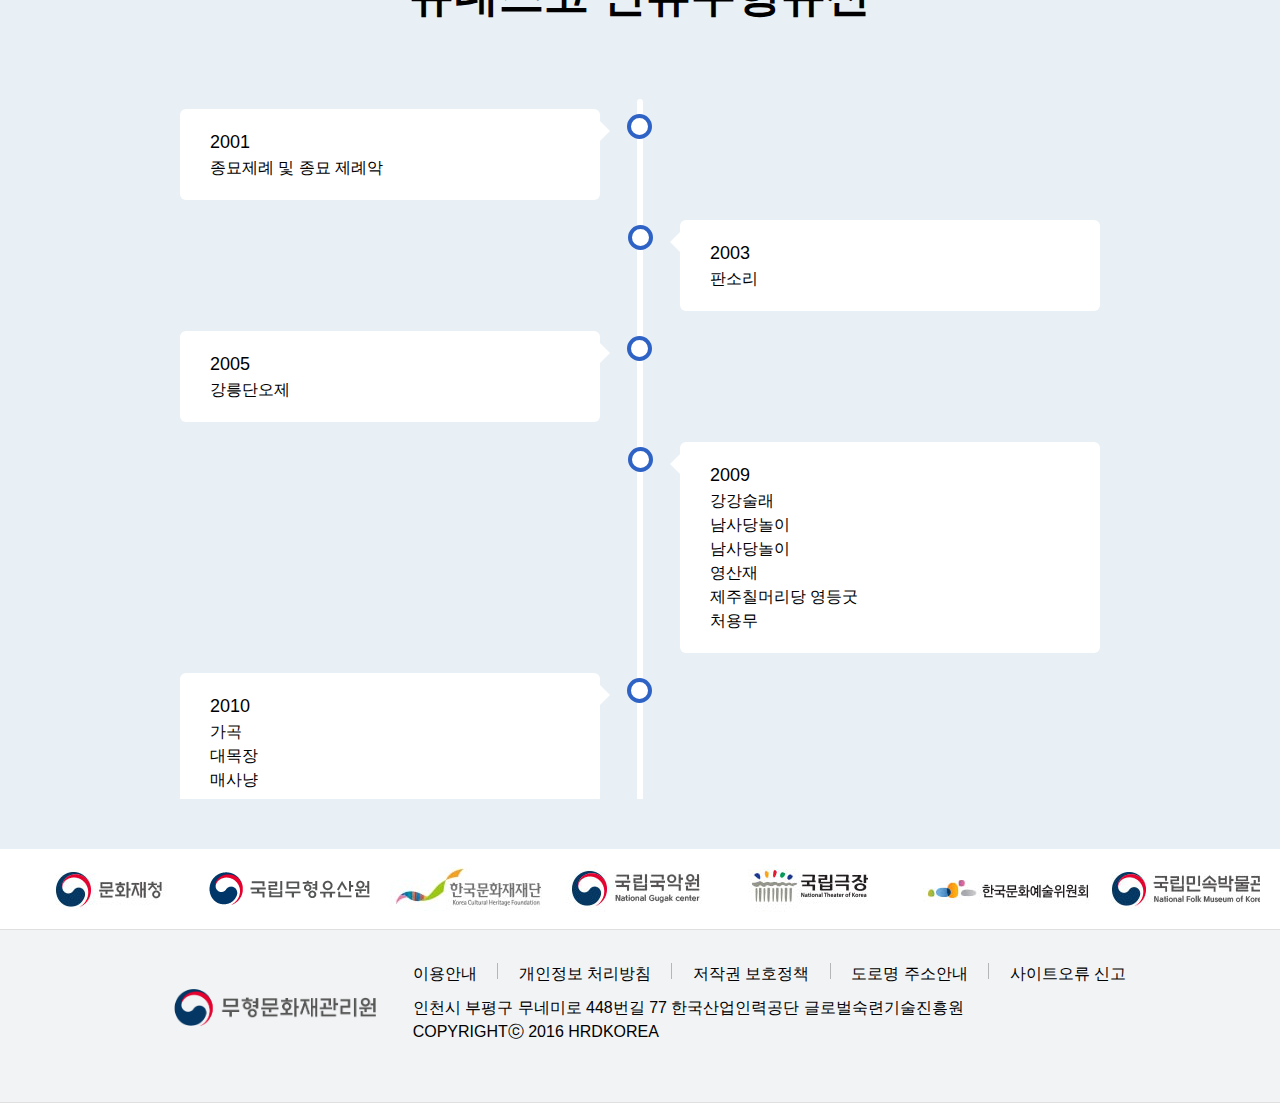
==== commit e820fc8f: "css 수정(bootstrap 없이 구현 가능한 부분: badge, card, divider)" ====
--- a/index.html
+++ b/index.html
@@ -35,29 +35,21 @@
                             </li>
                             <li>
                                 <!-- 언어 선택 -->
-                                <div class="dropdown">
-                                    <a
-                                        class="dropdown-toggle"
-                                        href="javascript:void(0);"
-                                        role="button"
-                                        id="dropdownMenuLink"
-                                        data-bs-toggle="dropdown"
-                                        aria-expanded="false">
-                                        LANGUAGE
-                                    </a>
-
-                                    <ul class="dropdown-menu" aria-labelledby="dropdownMenuLink">
-                                        <li>
-                                            <a class="dropdown-item" href="javascript:void(0);">한국어</a>
-                                        </li>
-                                        <li>
-                                            <a class="dropdown-item" href="javascript:void(0);">English</a>
-                                        </li>
-                                        <li>
-                                            <a class="dropdown-item" href="javascript:void(0);">中文(简体)</a>
-                                        </li>
-                                        <li>
-                                            <a class="dropdown-item" href="javascript:void(0);">日本語</a>
+                                <div class="lan-dropdown">
+                                    <input type="checkbox" id="language">
+                                    <label for="language">LANGUAGE</label>
+                                    <ul class="lan-dropdown-menu" aria-labelledby="dropdownMenuLink">
+                                        <li>
+                                            <a href="javascript:void(0);">한국어</a>
+                                        </li>
+                                        <li>
+                                            <a href="javascript:void(0);">English</a>
+                                        </li>
+                                        <li>
+                                            <a href="javascript:void(0);">中文(简体)</a>
+                                        </li>
+                                        <li>
+                                            <a href="javascript:void(0);">日本語</a>
                                         </li>
                                     </ul>
                                 </div>
@@ -227,8 +219,9 @@
                                 <label for="drawer-item-toggle2">무형문화재 현황</label>
                                 <ul class="drawer-contents">
                                     <li class="drawer-in-contents">
-                                        <a href="javascript:void(0);">전체 현황</a>
+                                        <a href="/sub1.html">무형문화재 현황</a>
                                         <ul>
+                                            <li><a href="/sub1.html">전체 현황</a></li>
                                             <li><a href="javacript:void(0);">전통 공연·예술</a></li>
                                             <li><a href="javacript:void(0);">전통기술</a></li>
                                             <li><a href="javacript:void(0);">전통지식</a></li>
@@ -314,29 +307,21 @@
                                 </li>
                                 <li>
                                     <!-- 언어 선택 -->
-                                    <div class="dropdown">
-                                        <a
-                                            class="dropdown-toggle"
-                                            href="javascript:void(0);"
-                                            role="button"
-                                            id="dropdownMenuLink"
-                                            data-bs-toggle="dropdown"
-                                            aria-expanded="false">
-                                            LANGUAGE
-                                        </a>
-    
-                                        <ul class="dropdown-menu" aria-labelledby="dropdownMenuLink">
+                                    <div class="lan-dropdown">
+                                        <input type="checkbox" id="drawer-language">
+                                        <label for="drawer-language">LANGUAGE</label>
+                                        <ul class="lan-dropdown-menu">
                                             <li>
-                                                <a class="dropdown-item" href="javascript:void(0);">한국어</a>
+                                                <a href="javascript:void(0);">한국어</a>
                                             </li>
                                             <li>
-                                                <a class="dropdown-item" href="javascript:void(0);">English</a>
+                                                <a href="javascript:void(0);">English</a>
                                             </li>
                                             <li>
-                                                <a class="dropdown-item" href="javascript:void(0);">中文(简体)</a>
+                                                <a href="javascript:void(0);">中文(简体)</a>
                                             </li>
                                             <li>
-                                                <a class="dropdown-item" href="javascript:void(0);">日本語</a>
+                                                <a href="javascript:void(0);">日本語</a>
                                             </li>
                                         </ul>
                                     </div>
@@ -522,7 +507,7 @@
                                                 <li>
                                                     <a href="javascript:void(0);">
                                                         <span class="text">
-                                                            <span class="badge bg-primary">용역</span>
+                                                            <span class="type-badge">용역</span>
                                                             전통무용 분야 종목의 국가무형문화재 지정을 위한 기초조사 연구용역
                                                         </span>
                                                         <span class="date">2020-05-01</span>
@@ -531,7 +516,7 @@
                                                 <li>
                                                     <a href="javascript:void(0);">
                                                         <span class="text">
-                                                            <span class="badge bg-primary">물품구매</span>
+                                                            <span class="type-badge">물품구매</span>
                                                             무형문화재관리원 전산실 스토리지 용량 증설 관련 물품구매
                                                         </span>
                                                         <span class="date">2020-04-30</span>
@@ -540,7 +525,7 @@
                                                 <li>
                                                     <a href="javascript:void(0);">
                                                         <span class="text">
-                                                            <span class="badge bg-primary">공사</span>
+                                                            <span class="type-badge">공사</span>
                                                             무형문화재관리원 주차장 증측 공사
                                                         </span>
                                                         <span class="date">2020-04-21</span>
@@ -550,7 +535,7 @@
                                                     <a href="javascript:void(0);">
                                                         
                                                         <span class="text">
-                                                            <span class="badge bg-primary">용역</span>
+                                                            <span class="type-badge">용역</span>
                                                             2020년 전수교육관 활성화 사업 모니터링 용역
                                                         </span>
                                                         <span class="date">2020-04-20</span>
@@ -560,7 +545,7 @@
                                                     <a href="javascript:void(0);">
                                                         
                                                         <span class="text">
-                                                            <span class="badge bg-primary">용역</span>
+                                                            <span class="type-badge">용역</span>
                                                             세계유산 영향평가 도입방안 연구
                                                         </span>
                                                         <span class="date">2020-04-27</span>
@@ -646,77 +631,61 @@
                         <p>국립무형유산원의 행사를 안내해 드립니다.</p>
                     </div>
                     <div class="layout">
-                        <div class="card">
-                            <div class="card-body">
-                              <h5 class="card-title">문화가 있는 날1 - 신노이</h5>
-                              <span class="badge bg-secondary mb-2">공연</span>
-                              <h6 class="card-subtitle mb-2 text-muted">얼쑤마루 대공연장</h6>
-                              <p class="card-text">2021년 5월 27일 D-14</p>
-                              <a href="javascript:void(0);" class="card-link">상세내용 보기</a>
-                            </div>
-                        </div>
-                        <div class="card">
-                            <div class="card-body">
-                              <h5 class="card-title">탈놀이, 신명에 실어 시름을 날리다 특별전</h5>
-                              <span class="badge bg-success mb-2">전시</span>
-                              <h6 class="card-subtitle mb-2 text-muted">장소: 상설전시실1</h6>
-                              <p class="card-text">일시: 2021년 5월 27일 ~</p>
-                              <a href="javascript:void(0);" class="card-link">상세내용 보기</a>
-                            </div>
-                        </div>
-                        <div class="card">
-                            <div class="card-body">
-                              <h5 class="card-title">문화가 있는 날2 - 국한유래 무형유산 공연</h5>
-                              <span class="badge bg-secondary mb-2">공연</span>
-                              <h6 class="card-subtitle mb-2 text-muted">장소: 얼쑤마루 대공연장</h6>
-                              <p class="card-text">일시: 2021년 5월 24일 D-11</p>
-                              <a href="javascript:void(0);" class="card-link">상세내용 보기</a>
-                            </div>
-                        </div>
-                        <div class="card">
-                            <div class="card-body">
-                              <h5 class="card-title">유네스코 인류무형유산 등재 기념 특별전, 씨름</h5>
-                              <span class="badge bg-success mb-2">전시</span>
-                              <h6 class="card-subtitle mb-2 text-muted">장소: 기획전시실</h6>
-                              <p class="card-text">일시: 2021년 4월 1일 ~</p>
-                              <a href="javascript:void(0);" class="card-link">상세내용 보기</a>
-                            </div>
-                        </div>
-                        <div class="card">
-                            <div class="card-body">
-                              <h5 class="card-title">전통예능 갈래</h5>
-                              <span class="badge bg-secondary mb-2">공연</span>
-                              <h6 class="card-subtitle mb-2 text-muted">장소: 얼쑤마루 대공연장</h6>
-                              <p class="card-text">일시: 2021년 7월 11일 D-59</p>
-                              <a href="javascript:void(0);" class="card-link">상세내용 보기</a>
-                            </div>
-                        </div>
-                        <div class="card">
-                            <div class="card-body">
-                              <h5 class="card-title">장인의 손길, 일상을 꾸미다 특별전</h5>
-                              <span class="badge bg-success mb-2">전시</span>
-                              <h6 class="card-subtitle mb-2 text-muted">장소: 기획전시실</h6>
-                              <p class="card-text">일시: 2020년 6월 30일 ~</p>
-                              <a href="javascript:void(0);" class="card-link">상세내용 보기</a>
-                            </div>
-                        </div>
-                        <div class="card">
-                            <div class="card-body">
-                              <h5 class="card-title">2019 국립무형유산원 무형유산 체험교육</h5>
-                              <span class="badge bg-danger mb-2">교육</span>
-                              <h6 class="card-subtitle mb-2 text-muted">장소: 전승마루 공예전승실1</h6>
-                              <p class="card-text">일시: 매주 토/일요일</p>
-                              <a href="javascript:void(0);" class="card-link">상세내용 보기</a>
-                            </div>
-                        </div>
-                        <div class="card">
-                            <div class="card-body">
-                              <h5 class="card-title">문화가 있는 날3 - 신박서클</h5>
-                              <span class="badge bg-secondary mb-2">공연</span>
-                              <h6 class="card-subtitle mb-2 text-muted">장소: 얼쑤마루 대공연장</h6>
-                              <p class="card-text">일시: 2021년 7월 29일 D-77</p>
-                              <a href="javascript:void(0);" class="card-link">상세내용 보기</a>
-                            </div>
+                        <div class="event-card">
+                            <h5 class="card-title">문화가 있는 날1 - 신노이</h5>
+                            <span class="type-badge mb-2">공연</span>
+                            <p class="card-text">얼쑤마루 대공연장</p>
+                            <p class="card-text">2021년 5월 27일 D-14</p>
+                            <a href="javascript:void(0);">상세내용 보기</a>
+                        </div>
+                        <div class="event-card">
+                            <h5 class="card-title">탈놀이, 신명에 실어 시름을 날리다 특별전</h5>
+                            <span class="type-badge mb-2">전시</span>
+                            <p class="card-text">장소: 상설전시실1</p>
+                            <p class="card-text">일시: 2021년 5월 27일 ~</p>
+                            <a href="javascript:void(0);">상세내용 보기</a>
+                        </div>
+                        <div class="event-card">
+                            <h5 class="card-title">문화가 있는 날2 - 국한유래 무형유산 공연</h5>
+                            <span class="type-badge mb-2">공연</span>
+                            <p class="card-text">장소: 얼쑤마루 대공연장</p>
+                            <p class="card-text">일시: 2021년 5월 24일 D-11</p>
+                            <a href="javascript:void(0);">상세내용 보기</a>
+                        </div>
+                        <div class="event-card">
+                            <h5 class="card-title">유네스코 인류무형유산 등재 기념 특별전, 씨름</h5>
+                            <span class="type-badge mb-2">전시</span>
+                            <p class="card-text">장소: 기획전시실</p>
+                            <p class="card-text">일시: 2021년 4월 1일 ~</p>
+                            <a href="javascript:void(0);">상세내용 보기</a>
+                        </div>
+                        <div class="event-card">
+                            <h5 class="card-title">전통예능 갈래</h5>
+                            <span class="type-badge mb-2">공연</span>
+                            <p class="card-text">장소: 얼쑤마루 대공연장</p>
+                            <p class="card-text">일시: 2021년 7월 11일 D-59</p>
+                            <a href="javascript:void(0);">상세내용 보기</a>
+                        </div>
+                        <div class="event-card">
+                            <h5 class="card-title">장인의 손길, 일상을 꾸미다 특별전</h5>
+                            <span class="type-badge mb-2">전시</span>
+                            <p class="card-text">장소: 기획전시실</p>
+                            <p class="card-text">일시: 2020년 6월 30일 ~</p>
+                            <a href="javascript:void(0);">상세내용 보기</a>
+                        </div>
+                        <div class="event-card">
+                            <h5 class="card-title">2019 국립무형유산원 무형유산 체험교육</h5>
+                            <span class="type-badge mb-2">교육</span>
+                            <p class="card-text">장소: 전승마루 공예전승실1</p>
+                            <p class="card-text">일시: 매주 토/일요일</p>
+                            <a href="javascript:void(0);" class="card-more">상세내용 보기</a>
+                        </div>
+                        <div class="event-card">
+                            <h5 class="card-title">문화가 있는 날3 - 신박서클</h5>
+                            <span class="type-badge mb-2">공연</span>
+                            <p class="card-text">장소: 얼쑤마루 대공연장</p>
+                            <p class="card-text">일시: 2021년 7월 29일 D-77</p>
+                            <a href="javascript:void(0);" class="card-more">상세내용 보기</a>
                         </div>
                     </div>
                 </div>
@@ -841,13 +810,13 @@
                 <div class="footer-txt">
                     <div class="footer-link">
                         <a href="">이용안내</a>
-                        <div class="vr"></div>
+                        <div class="divider"></div>
                         <a href="">개인정보 처리방침</a>
-                        <div class="vr"></div>
+                        <div class="divider"></div>
                         <a href="">저작권 보호정책</a>
-                        <div class="vr"></div>
+                        <div class="divider"></div>
                         <a href="">도로명 주소안내</a>
-                        <div class="vr"></div>
+                        <div class="divider"></div>
                         <a href="">사이트오류 신고</a>
                     </div>
                     <address>
--- a/resource/css/style.css
+++ b/resource/css/style.css
@@ -16,7 +16,7 @@
     font-family: "Noto Sans KR", sans-serif;
     background-color: #E8EFF5;
 }
-div, ::after, ::before {
+* {
     box-sizing: border-box;
 }
 li,ol,ul {
@@ -47,11 +47,187 @@
 }
 
 
-/* 언어 선택 영역 */
-.dropdown-menu {
+.type-badge {
+    display: inline-block;
+    padding: 4px 6px;
+    color: #fff;
+    font-size: 12px;
+    line-height: 12px;
     text-align: center;
-}
-
+    vertical-align: middle;
+    border-radius: 4px;
+    background-color: #2e63c5;
+}
+
+
+.lan-dropdown {
+    position: relative;
+}
+.lan-dropdown label {
+    position: relative;
+}
+.lan-dropdown label:hover {
+    color: #2e63c5;
+}
+.lan-dropdown label:hover::after {
+    border-color: #2e63c5;
+}
+.lan-dropdown label::after {
+    content: "";
+    width: 6px;
+    height: 6px;
+    border-top: 2px solid #000; 
+    border-right: 2px solid #000;
+    transform: rotate(135deg);
+    position: absolute;
+    top: 0;
+    bottom: 0;
+    margin: auto 0;
+    margin-left: 4px;
+}
+.lan-dropdown input:checked ~ label::after {
+    transform: rotate(315deg);
+}
+.lan-dropdown input:checked ~ .lan-dropdown-menu {
+    display: block;
+}
+.lan-dropdown-menu {
+    display: none;
+    position: absolute;
+    min-width: 120px;
+    background-color: #fff;
+    z-index: 2;
+    padding: 8px 0;
+    border: 1px solid #dce1e6;
+    border-radius: 4px;
+    text-align: center;
+    inset: 0 auto auto 0;
+    transform: translate( -30px,33px);
+}
+.lan-dropdown-menu a {
+    display: block;
+    padding: 10px 16px;
+}
+.lan-dropdown-menu a:hover {
+    background-color: #f6f6f6;
+}
+
+/* 사이드바 */
+#drawer {
+    display: none;
+    position: fixed;
+    top: 0;
+    left: 0;
+    bottom: 0;
+    right: 0;
+    background-color: rgba(0, 0, 0, .5);
+}
+#drawer .drawer-box {
+    width: 70%;
+    height: 100%;
+    padding-top: 100px;
+    background-color: #fff;
+}
+#drawer .drawer-main-menu {
+    display: flex;
+    flex-direction: column;
+    border-top: #dce1e6 1px solid;
+    max-height: calc(100vh - 300px);
+    overflow-y: scroll;
+}
+#drawer .drawer-main-menu .current-page {
+    color: #2e63c5;
+}
+#drawer .drawer-main-menu label {
+    position: relative;
+    display: flex;
+    align-items: center;
+    width: 100%;
+    height: 60px;
+    padding-left: 20px;
+    background-color: #f5f6fa;
+    border-bottom: #dce1e6 1px solid;
+}
+#drawer .drawer-main-menu label:hover {
+    background-color: #e8eff5;
+    color: #2e63c5;
+}
+#drawer .drawer-main-menu label::after {
+    content: "";
+    width: 8px;
+    height: 8px;
+    border-top: 1px solid #000; 
+    border-right: 1px solid #000;
+    transform: rotate(135deg);
+    position: absolute;
+    right: 30px;
+}
+#drawer .drawer-main-menu input:checked ~ label:hover {
+    background-color: #dce3eb;
+    color: #000;
+}
+#drawer .drawer-main-menu input:checked ~ label {
+    background-color: #e8eff5;
+    color: #000;
+}
+#drawer .drawer-contents {
+    display: none;
+    border-bottom: none;
+}
+#drawer .drawer-contents li {
+    height: 55px;
+    border-bottom: #dce1e6 1px solid;
+}
+#drawer .drawer-contents a {
+    display: flex;
+    align-items: center;
+    width: 100%;
+    height: 55px;
+    padding-left: 20px;
+}
+#drawer li.drawer-in-contents {
+    height: auto;
+    border-bottom: none;
+}
+#drawer .drawer-in-contents > ul {
+    font-size: 14px;
+}
+#drawer .drawer-in-contents > ul > li {
+    display: flex;
+    position: relative;
+    align-items: center;
+    padding-left: 40px;
+}
+#drawer .drawer-in-contents > ul > li:hover {
+    text-decoration: underline;
+}
+#drawer .drawer-in-contents > ul > li::before {
+    content: "";
+    display: block;
+    position: absolute;
+    width: 12px;
+    height: 12px;
+    border: 3px solid #909090;
+    border-radius: 50%;
+}
+#drawer li.drawer-in-contents > a {
+    border-bottom: #dce1e6 1px solid;
+}
+#drawer input:checked ~ .drawer-contents {
+    display: block;
+}
+#drawer .drawer-sub-menu {
+    margin-top: 10px;
+}
+#drawer .drawer-sub-menu > ul {
+    padding: 0 20px;
+    display: flex;
+    flex-wrap: wrap;
+    justify-content: space-around;
+}
+#drawer .drawer-sub-menu > ul > li {
+    padding: 10px 10px;
+}
 
 
 /* 헤더 영역 */
@@ -83,7 +259,7 @@
     justify-content: space-between;
     align-items: flex-end;
 }
-#header input {
+#header input[type="checkbox"] {
     display: none;
 }
 /* 햄버거 */
@@ -127,122 +303,6 @@
     display: flex;
 }
 
-/* 사이드바 */
-#drawer {
-    display: none;
-    position: fixed;
-    top: 0;
-    left: 0;
-    bottom: 0;
-    right: 0;
-    background-color: rgba(0, 0, 0, .5);
-}
-#drawer .drawer-box {
-    width: 70%;
-    height: 100%;
-    padding-top: 100px;
-    background-color: #fff;
-    overflow-y: scroll;
-}
-#drawer .drawer-main-menu {
-    display: flex;
-    flex-direction: column;
-    border-top: #dce1e6 1px solid;
-}
-#drawer .drawer-main-menu .current-page {
-    color: #2e63c5;
-}
-#drawer .drawer-main-menu label {
-    position: relative;
-    display: flex;
-    align-items: center;
-    width: 100%;
-    height: 60px;
-    padding-left: 20px;
-    background-color: #f5f6fa;
-    border-bottom: #dce1e6 1px solid;
-}
-#drawer .drawer-main-menu label:hover {
-    background-color: #e8eff5;
-    color: #2e63c5;
-}
-#drawer .drawer-main-menu label::after {
-    content: "";
-    width: 8px;
-    height: 8px;
-    border-top: 1px solid #000; 
-    border-right: 1px solid #000;
-    transform: rotate(135deg);
-    position: absolute;
-    right: 30px;
-}
-#drawer input:checked ~ label:hover {
-    background-color: #dce3eb;
-    color: #000;
-}
-#drawer input:checked ~ label {
-    background-color: #e8eff5;
-    color: #000;
-}
-#drawer .drawer-contents {
-    display: none;
-    border-bottom: none;
-}
-#drawer .drawer-contents li {
-    height: 55px;
-    border-bottom: #dce1e6 1px solid;
-}
-#drawer .drawer-contents a {
-    display: flex;
-    align-items: center;
-    width: 100%;
-    height: 55px;
-    padding-left: 20px;
-}
-#drawer li.drawer-in-contents {
-    height: auto;
-    border-bottom: none;
-}
-#drawer .drawer-in-contents > ul {
-    font-size: 14px;
-}
-#drawer .drawer-in-contents > ul > li {
-    display: flex;
-    position: relative;
-    align-items: center;
-    padding-left: 40px;
-}
-#drawer .drawer-in-contents > ul > li:hover {
-    text-decoration: underline;
-}
-#drawer .drawer-in-contents > ul > li::before {
-    content: "";
-    display: block;
-    position: absolute;
-    width: 12px;
-    height: 12px;
-    border: 3px solid #909090;
-    border-radius: 50%;
-}
-#drawer li.drawer-in-contents > a {
-    border-bottom: #dce1e6 1px solid;
-}
-#drawer input:checked ~ .drawer-contents {
-    display: block;
-}
-#drawer .drawer-sub-menu {
-    margin-top: 10px;
-}
-#drawer .drawer-sub-menu > ul {
-    padding: 0 20px;
-    display: flex;
-    flex-wrap: wrap;
-    justify-content: space-around;
-}
-#drawer .drawer-sub-menu > ul > li {
-    padding: 10px 10px;
-}
-
 
 /* 헤더 영역 - 유틸 및 언어 선택 */
 #header .sub-menu {
@@ -254,10 +314,10 @@
 #header .menu li {
     position: relative;
 }
-#header .menu li:first-child::before {
+#header .menu > li:first-child::before {
     display: none;
 }
-#header .menu li::before {
+#header .menu > li::before {
     content: "";
     width: 1px;
     height: 12px;
@@ -267,9 +327,15 @@
     bottom: 0;
     margin: auto;
 }
+#header .menu li {
+    font-size: 12px;
+    
+}
+#header .menu li label {
+    padding: 11px 22px 11px 16px;
+}
 #header .menu li a {
     display: block;
-    font-size: 12px;
     padding: 11px 16px;
 }
 #header .menu li a:hover {
@@ -362,7 +428,11 @@
     height: 50px;
     margin-right: 32px;
 }
-#footer .vr {
+#footer .divider {
+    display: inline-block;
+    width: 1px;
+    min-height: 1em;
+    background-color: rgba(0, 0, 0, .25);
     margin: 0 16px;
 }
 #footer .footer-txt {
@@ -618,12 +688,26 @@
     justify-items: center;
     justify-content: center;
 }
-#event .card {
-    width: 100%;
-}
-#event .card:hover {
+#event .event-card {
+    width: 100%;
+    background-color: #fff;
+    padding: 20px;
+    border: 1px solid #d9d9d9;
+    border-radius: 4px;
+}
+#event .event-card:hover {
     transition: transform .3s;
     transform: scale(1.1);
+}
+#event .type-badge {
+    margin-bottom: 8px;
+}
+#event .card-title {
+    margin-bottom: 16px;
+}
+#event .card-text {
+    font-size: 16px;
+    margin-bottom: 8px;
 }
 
 
